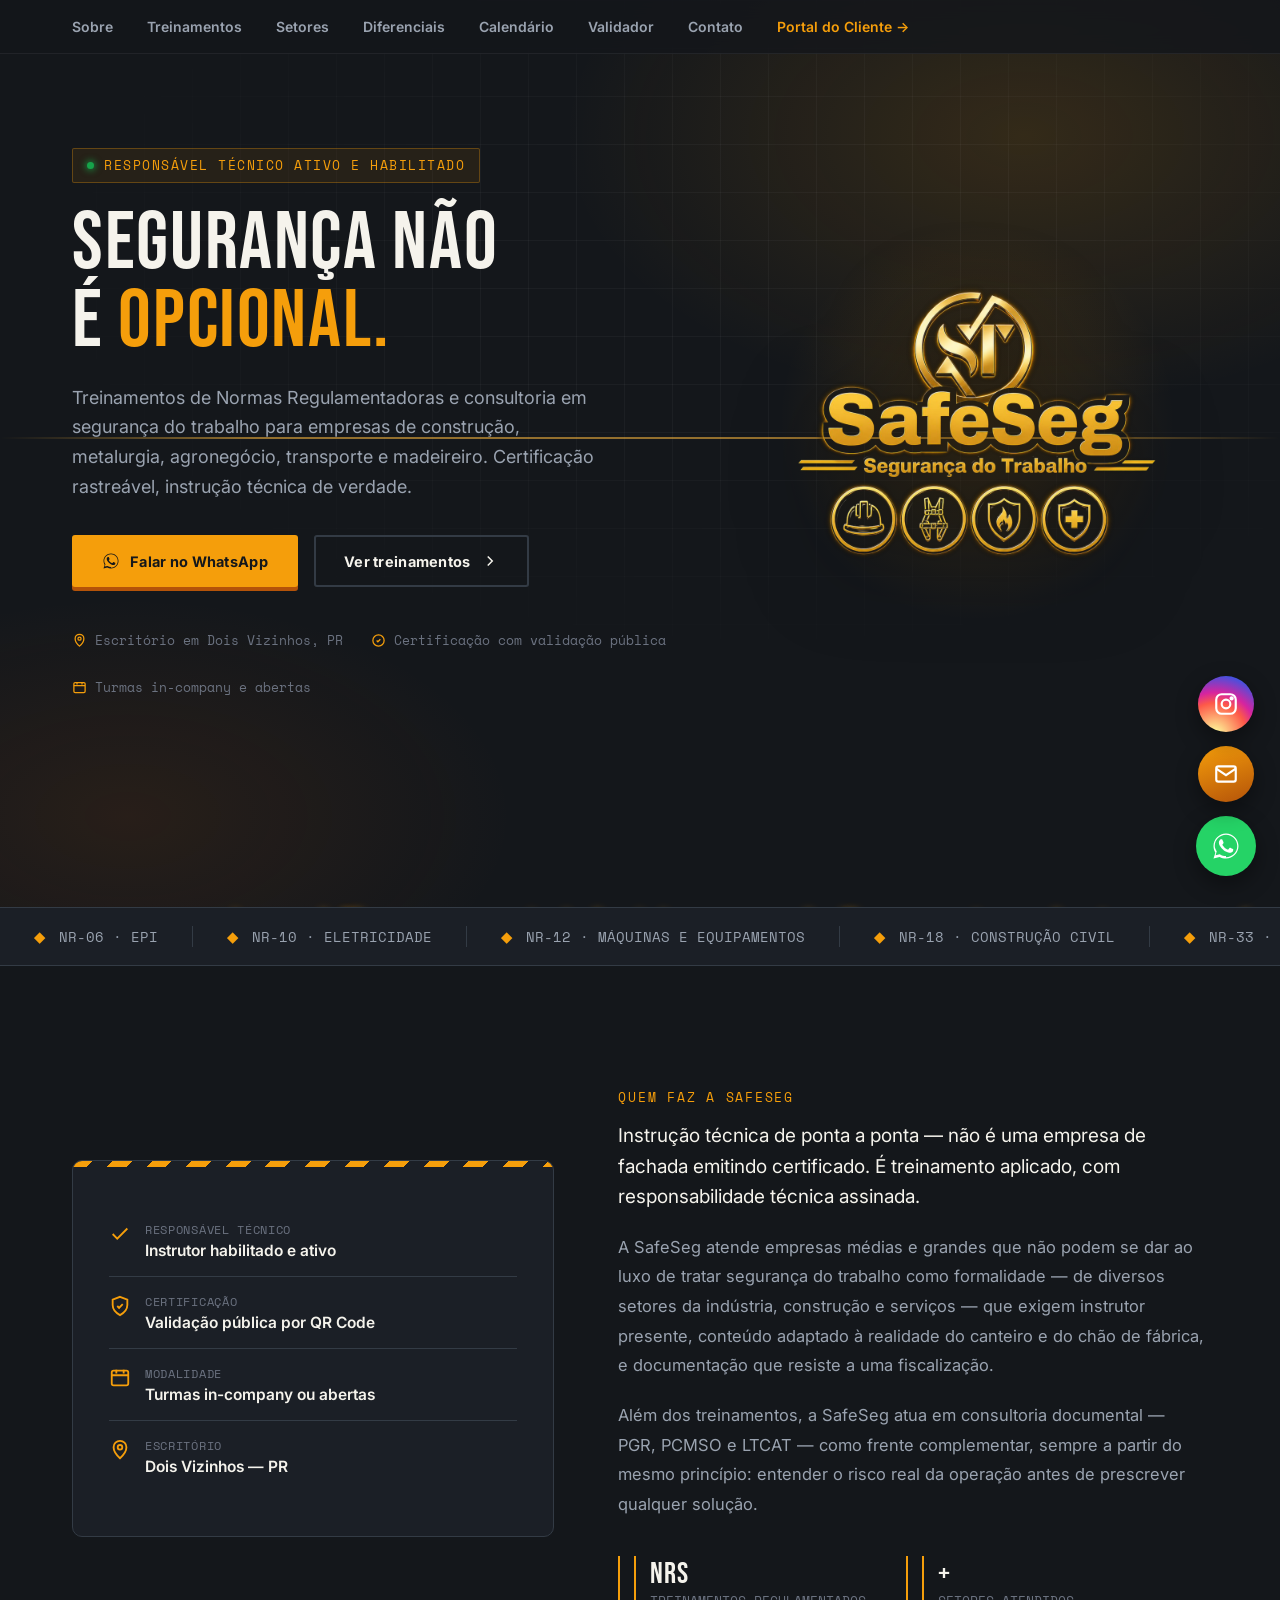
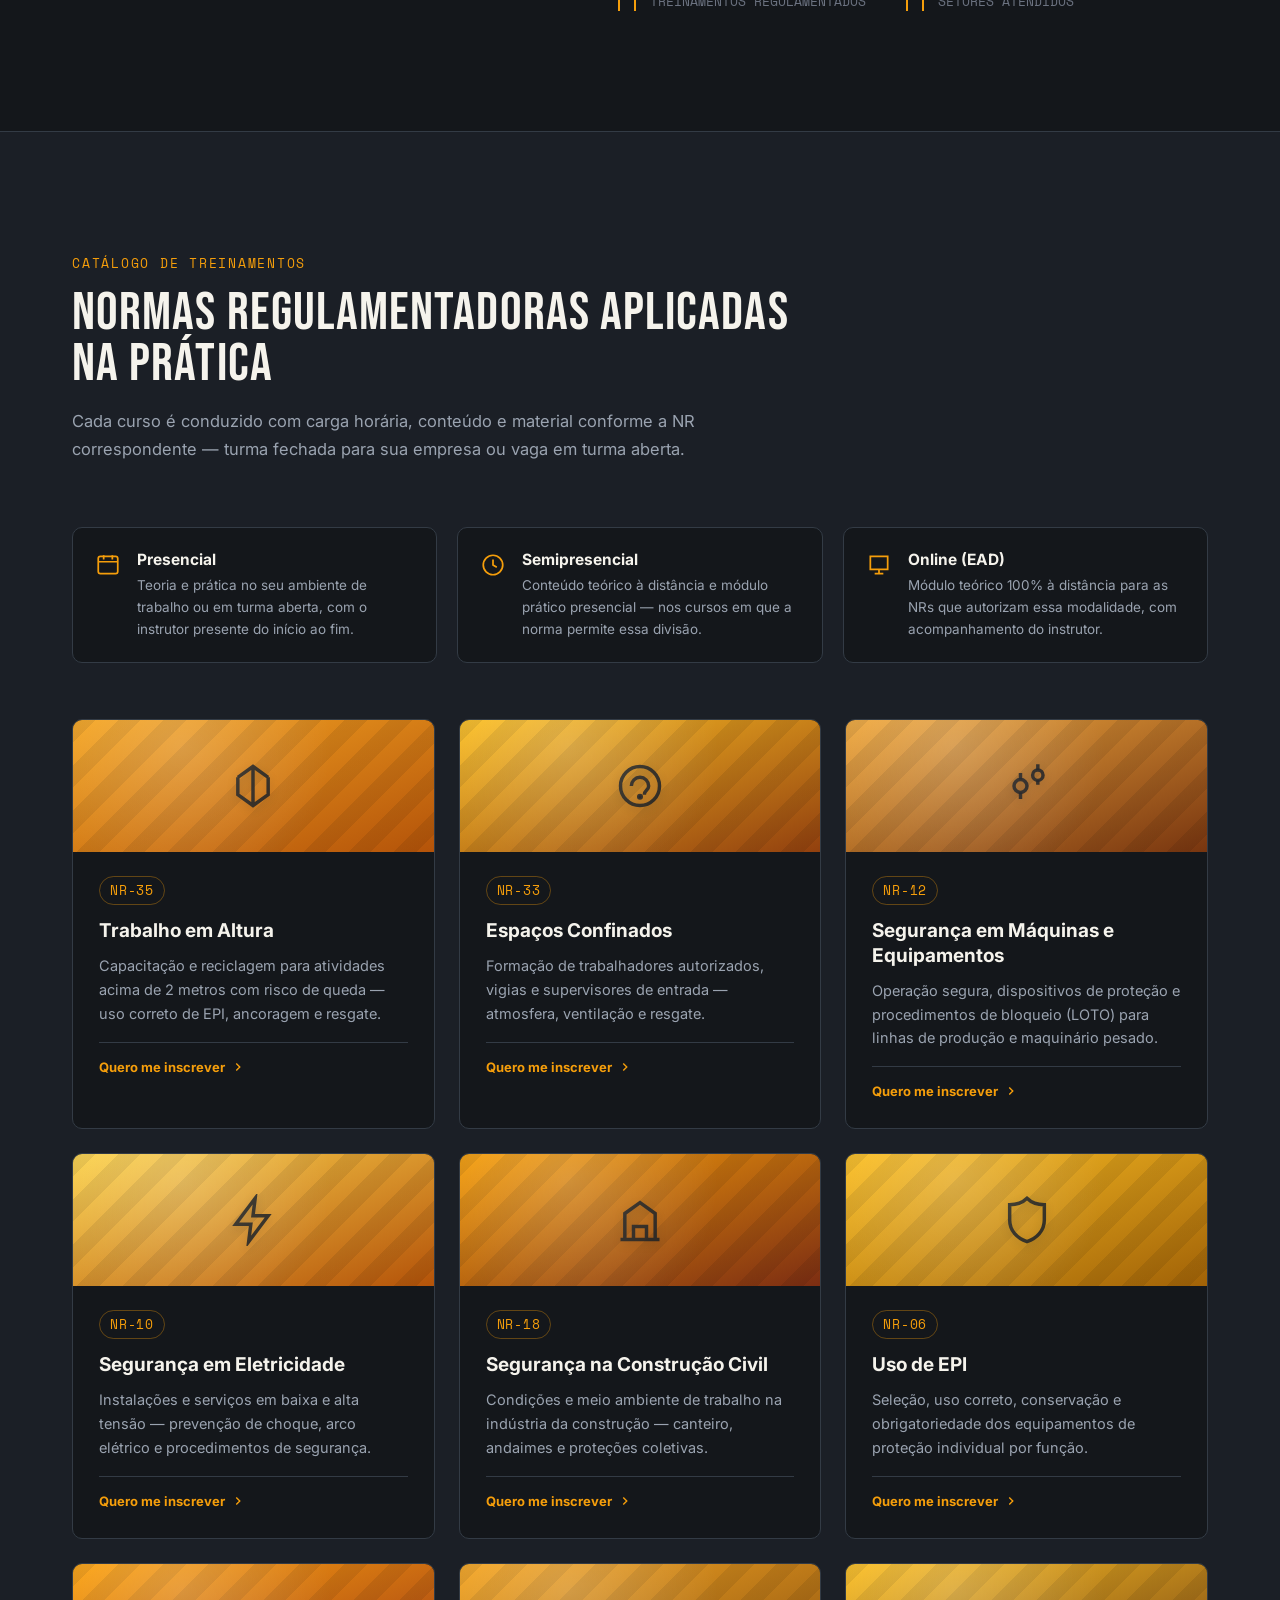
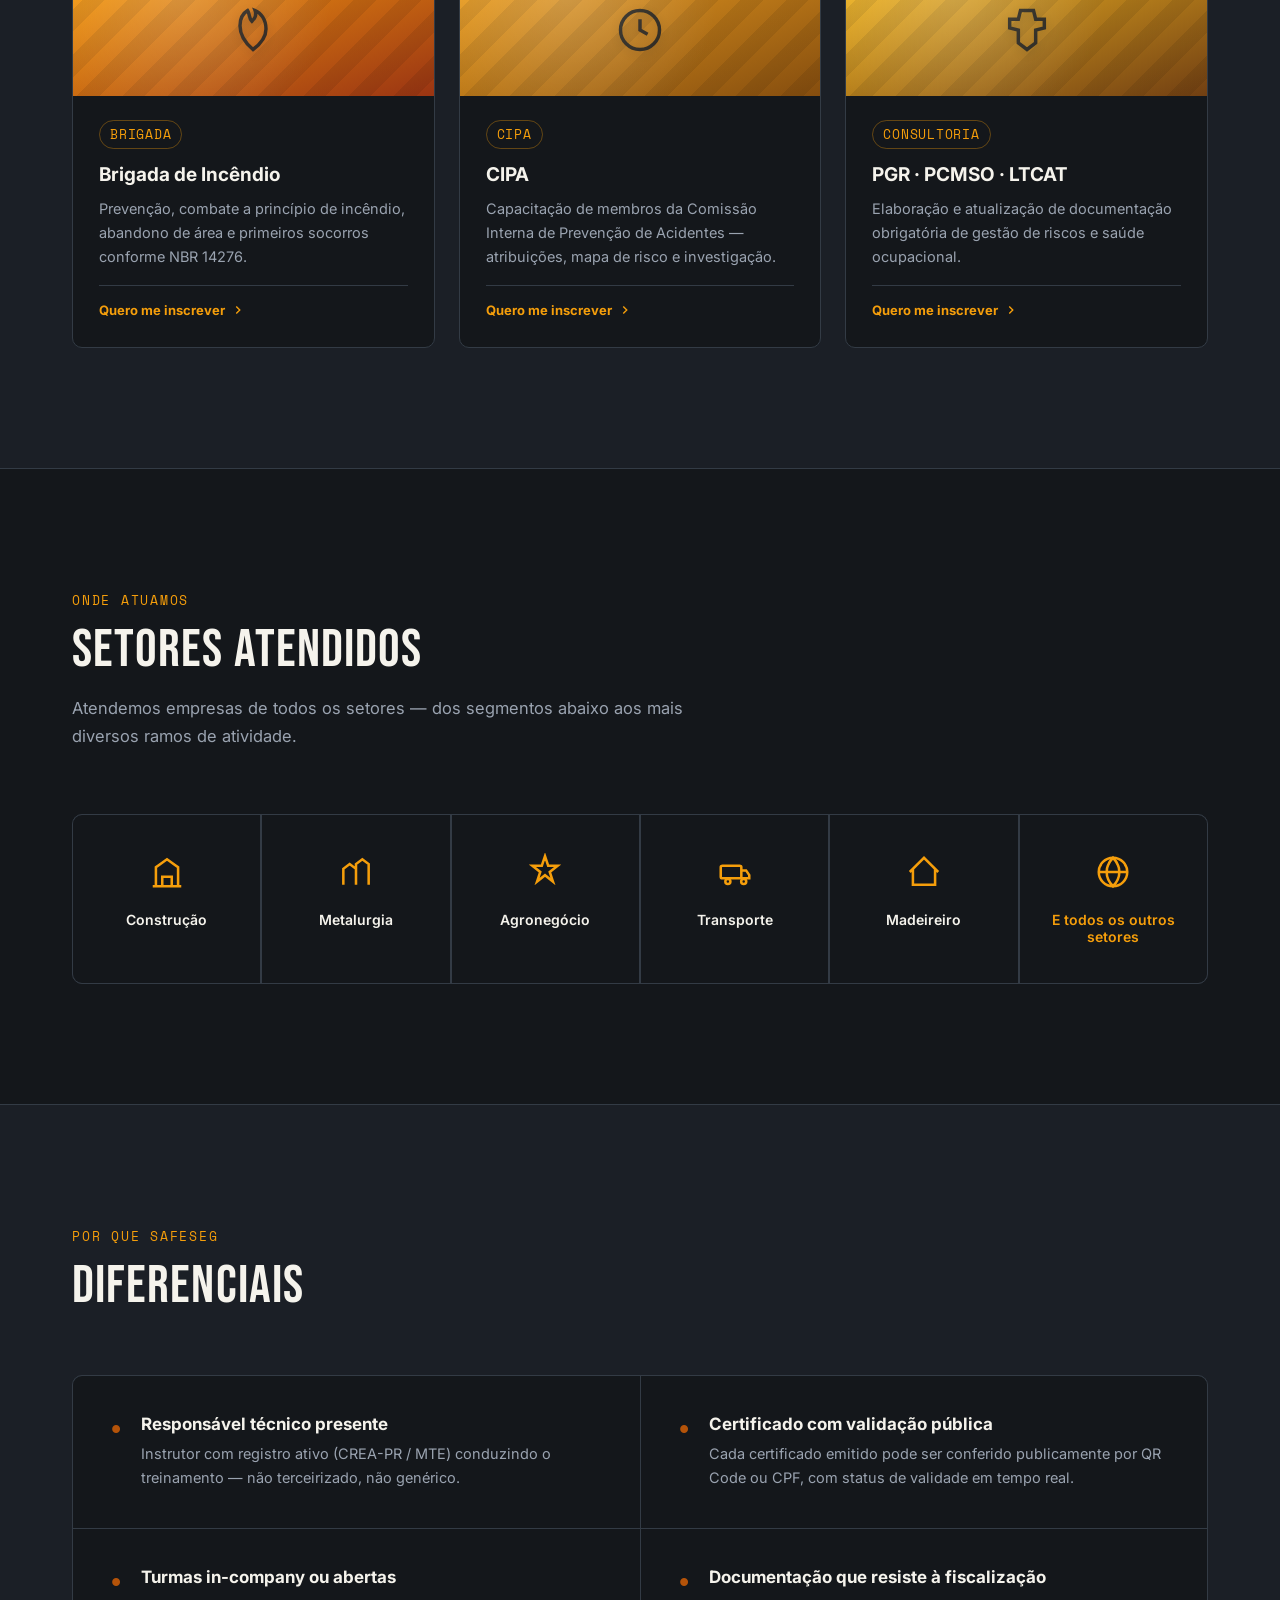
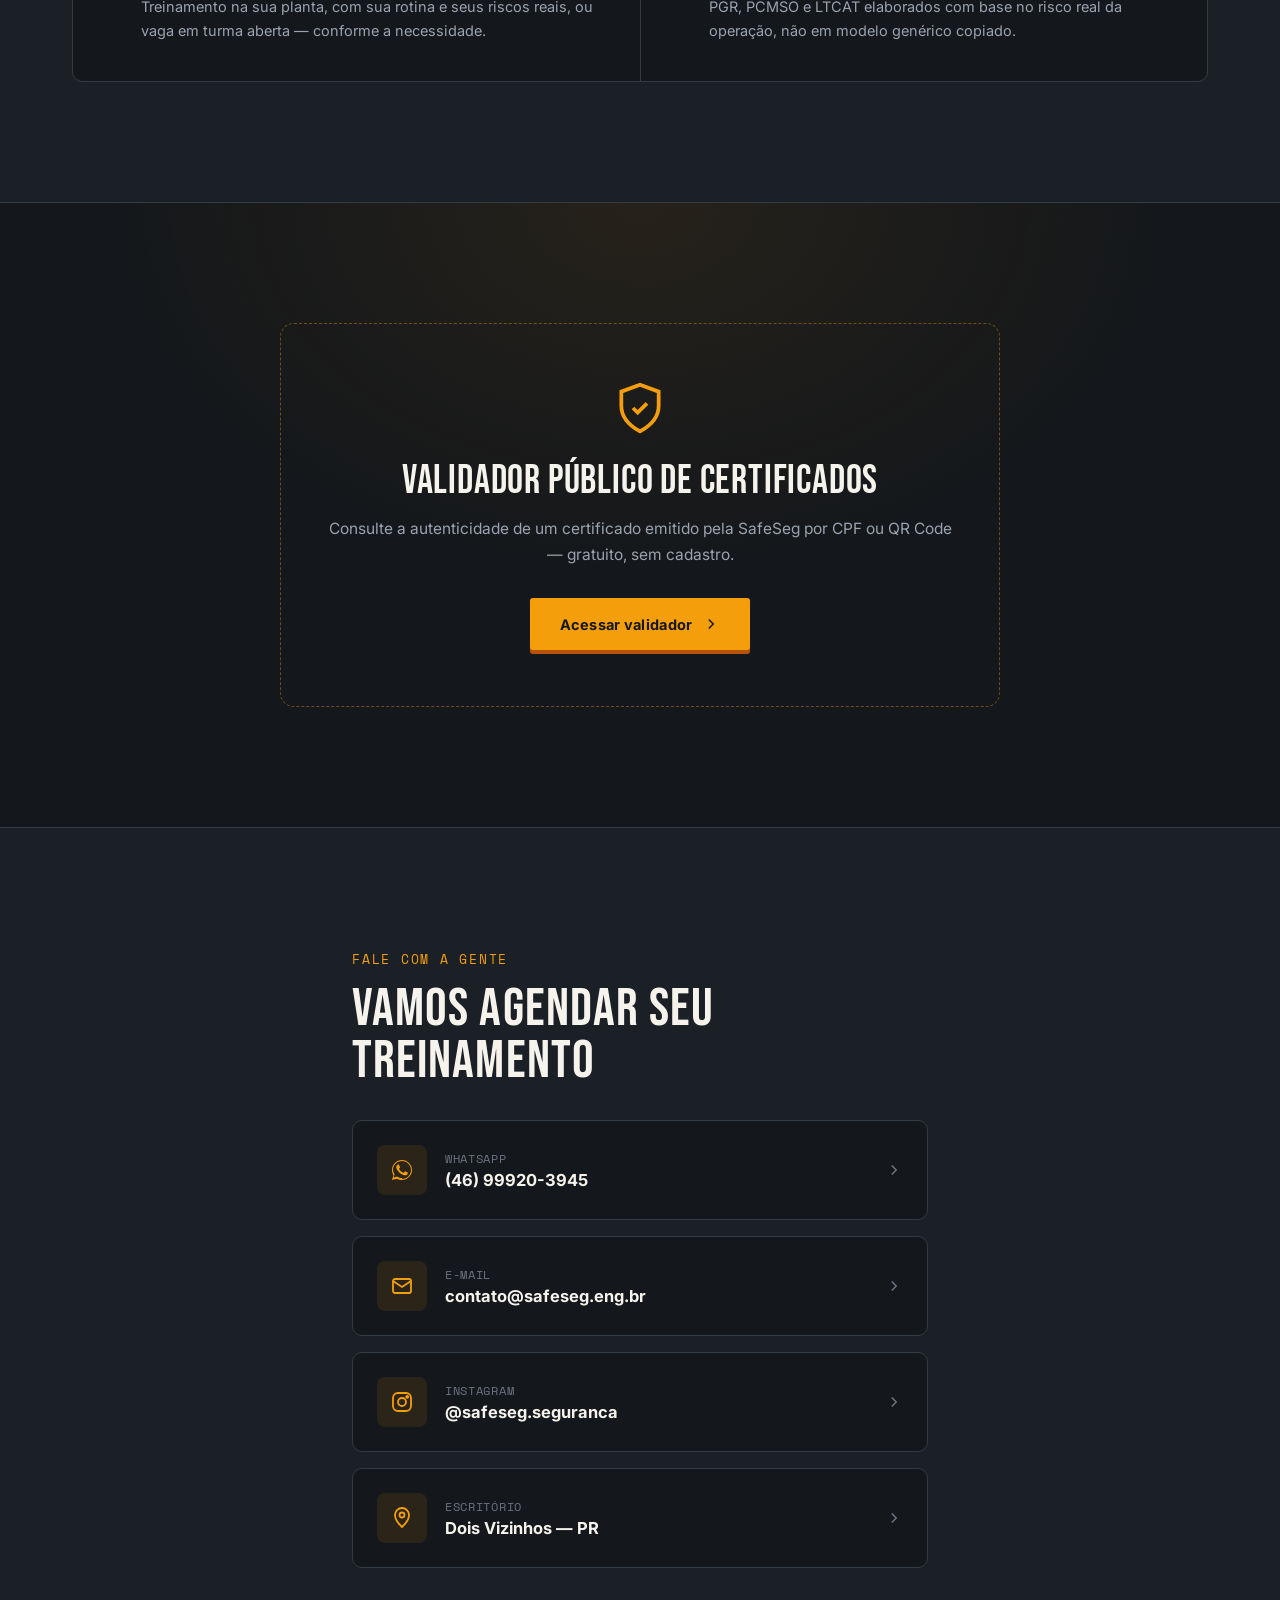
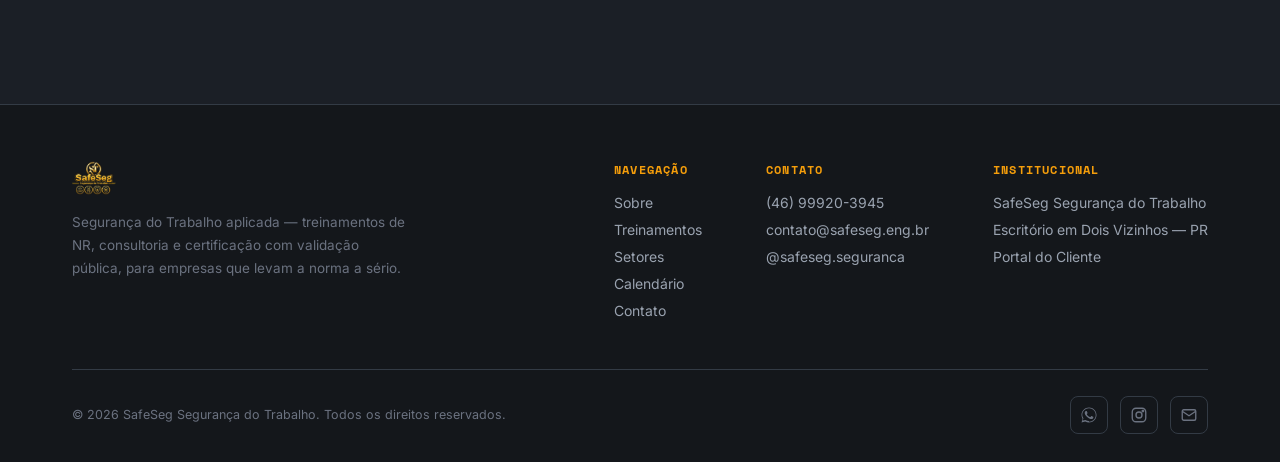
==== index.html @ f0f63df4 "Add files via upload" ====
<!DOCTYPE html>
<html lang="pt-BR">
<head>
<meta charset="UTF-8">
<meta name="viewport" content="width=device-width, initial-scale=1.0">
<title>SafeSeg — Segurança do Trabalho | Treinamentos NR em Dois Vizinhos, PR</title>
<meta name="description" content="SafeSeg Segurança do Trabalho — treinamentos de Normas Regulamentadoras (NR), consultoria em PGR, PCMSO e LTCAT para empresas de construção, metalurgia, agronegócio, transporte e madeireiro.">

<link rel="preconnect" href="https://fonts.googleapis.com">
<link rel="preconnect" href="https://fonts.gstatic.com" crossorigin>
<link href="https://fonts.googleapis.com/css2?family=Bebas+Neue&family=Inter:wght@400;500;600;700;800&family=Space+Mono:wght@400;700&display=swap" rel="stylesheet">

<style>
  :root{
    --graphite: #14171B;
    --graphite-2: #1B1F26;
    --graphite-3: #242A32;
    --line: #333B45;
    --amber: #F59E0B;
    --amber-deep: #B45309;
    --amber-glow: #FDBA3E;
    --bone: #F5F3EC;
    --steel: #9AA3B0;
    --steel-dim: #6B7280;
    --danger: #DC2626;
    --safe: #16A34A;
  }

  *{margin:0;padding:0;box-sizing:border-box;}
  html{scroll-behavior:smooth; scroll-padding-top:76px;}

  body{
    background:var(--graphite);
    color:var(--bone);
    font-family:'Inter',sans-serif;
    overflow-x:hidden;
    -webkit-font-smoothing:antialiased;
  }

  ::selection{background:var(--amber);color:var(--graphite);}

  h1,h2,h3,.display{
    font-family:'Bebas Neue',Impact,sans-serif;
    letter-spacing:0.02em;
    line-height:0.95;
    font-weight:400;
  }

  .mono{
    font-family:'Space Mono',monospace;
  }

  a{color:inherit;text-decoration:none;}
  img{display:block;max-width:100%;}

  .wrap{
    max-width:1200px;
    margin:0 auto;
    padding:0 32px;
  }

  @media(max-width:640px){
    .wrap{padding:0 20px;}
  }

  /* ============ hazard stripe utility ============ */
  .hazard{
    background-image: repeating-linear-gradient(
      135deg,
      var(--amber) 0 26px,
      var(--graphite) 26px 52px
    );
  }

  .hazard-thin{
    height:6px;
    width:100%;
    background-image: repeating-linear-gradient(
      135deg,
      var(--amber) 0 14px,
      var(--graphite-2) 14px 28px
    );
  }

  /* scroll reveal */
  .reveal{
    opacity:0;
    transform:translateY(28px);
    transition:opacity 0.8s ease, transform 0.8s ease;
  }
  .reveal.in{
    opacity:1;
    transform:translateY(0);
  }

  @media (prefers-reduced-motion: reduce){
    *{animation-duration:0.01ms !important; animation-iteration-count:1 !important; transition-duration:0.01ms !important; scroll-behavior:auto !important;}
  }

  /* ============ buttons ============ */
  .btn{
    display:inline-flex;
    align-items:center;
    gap:10px;
    padding:15px 28px;
    font-family:'Inter',sans-serif;
    font-weight:700;
    font-size:14.5px;
    letter-spacing:0.02em;
    border-radius:3px;
    cursor:pointer;
    border:2px solid transparent;
    transition:transform 0.25s ease, box-shadow 0.25s ease, background 0.25s ease, border-color .25s ease;
    white-space:nowrap;
  }
  .btn-primary{
    background:var(--amber);
    color:var(--graphite);
    box-shadow:0 4px 0 var(--amber-deep);
  }
  .btn-primary:hover{
    transform:translateY(-2px);
    box-shadow:0 6px 14px rgba(245,158,11,0.35), 0 4px 0 var(--amber-deep);
  }
  .btn-primary:active{transform:translateY(1px); box-shadow:0 2px 0 var(--amber-deep);}
  .btn-ghost{
    background:transparent;
    color:var(--bone);
    border-color:var(--line);
  }
  .btn-ghost:hover{
    border-color:var(--amber);
    color:var(--amber);
  }
  .btn svg{width:18px;height:18px;flex-shrink:0;}

  /* ============ topbar (cartão virtual) ============ */
  .topbar{
    position:fixed;
    top:0;left:0;right:0;
    z-index:101;
    background:var(--graphite-3);
    border-bottom:1px solid rgba(255,255,255,0.06);
  }
  .topbar-inner{
    max-width:1200px;
    margin:0 auto;
    padding:0 32px;
    display:flex;
    align-items:stretch;
    justify-content:space-between;
    gap:10px;
  }
  .topbar-contacts{
    display:flex;
  }
  .tb-item{
    display:flex;
    align-items:center;
    gap:8px;
    padding:9px 16px;
    font-size:12.5px;
    font-weight:600;
    color:var(--steel);
    border-right:1px solid rgba(255,255,255,0.06);
    transition:color .2s ease, background .2s ease;
    white-space:nowrap;
  }
  .tb-item:first-child{padding-left:0;}
  .tb-item svg{width:14px;height:14px;color:var(--amber); flex-shrink:0;}
  .tb-item:hover{color:var(--bone); background:rgba(245,158,11,0.06);}
  .tb-item .tb-text{display:inline;}

  .tb-portal{
    display:flex;
    align-items:center;
    gap:8px;
    padding:9px 4px;
    font-size:12.5px;
    font-weight:700;
    color:var(--amber);
    white-space:nowrap;
  }
  .tb-portal svg{width:13px;height:13px;}
  .tb-portal:hover{color:var(--amber-glow);}

  @media(max-width:760px){
    .topbar-inner{padding:0 20px;}
    .tb-item .tb-text{display:none;}
    .tb-item{padding:9px 12px;}
    .tb-item:first-child{padding-left:0;}
    .tb-portal .tbp-full{display:none;}
    .tb-portal .tbp-short{display:inline;}
  }
  .tb-portal .tbp-short{display:none;}

  /* ============ nav ============ */
  header{
    position:fixed;
    top:0;left:0;right:0;
    z-index:100;
    background:rgba(20,23,27,0.82);
    backdrop-filter:blur(10px);
    -webkit-backdrop-filter:blur(10px);
    border-bottom:1px solid rgba(255,255,255,0.06);
  }
  @media(max-width:760px){
    header{top:0;}
  }
  @media(max-width:760px){
    html{scroll-padding-top:80px;}
  }
  nav{
    max-width:1200px;
    margin:0 auto;
    padding:14px 32px;
    display:flex;
    align-items:center;
    justify-content:space-between;
  }
  .brand{
    display:flex;
    align-items:center;
    gap:10px;
  }
  .brand img{height:38px;width:auto;}
  .brand-text{
    font-family:'Bebas Neue',sans-serif;
    font-size:22px;
    letter-spacing:0.03em;
  }
  .brand-text span{color:var(--amber);}

  .nav-links{
    display:flex;
    align-items:center;
    gap:34px;
  }
  .nav-links a{
    font-size:14px;
    font-weight:600;
    color:var(--steel);
    position:relative;
    padding:4px 0;
    transition:color .2s ease;
  }
  .nav-links a:hover{color:var(--bone);}
  .nav-links a::after{
    content:'';
    position:absolute;
    bottom:0;left:0;
    width:0;height:2px;
    background:var(--amber);
    transition:width .25s ease;
  }
  .nav-links a:hover::after{width:100%;}

  .nav-cta{display:flex;align-items:center;gap:16px;}
  .nav-cta .btn{padding:11px 20px;font-size:13px;}

  .burger{
    display:none;
    flex-direction:column;
    gap:5px;
    background:none;
    border:none;
    cursor:pointer;
    padding:8px;
  }
  .burger span{width:24px;height:2px;background:var(--bone);display:block;transition:all .3s ease;}

  @media(max-width:900px){
    .nav-links{
      position:fixed;
      top:100px;left:0;right:0;
      background:var(--graphite-2);
      flex-direction:column;
      align-items:flex-start;
      padding:24px 28px;
      gap:20px;
      border-bottom:1px solid var(--line);
      transform:translateY(-130%);
      opacity:0;
      transition:transform .35s ease, opacity .35s ease;
    }
    .nav-links.open{transform:translateY(0);opacity:1;}
    .nav-cta .btn-ghost{display:none;}
    .burger{display:flex;}
  }

  /* ============ hero ============ */
  .hero{
    position:relative;
    min-height:100vh;
    display:flex;
    align-items:center;
    padding-top:88px;
    overflow:hidden;
    background:
      radial-gradient(ellipse 60% 50% at 80% 15%, rgba(245,158,11,0.14), transparent 60%),
      radial-gradient(ellipse 50% 40% at 10% 90%, rgba(180,83,9,0.12), transparent 60%),
      var(--graphite);
  }

  .hero-grid{
    position:absolute;
    inset:0;
    background-image:
      linear-gradient(rgba(255,255,255,0.035) 1px, transparent 1px),
      linear-gradient(90deg, rgba(255,255,255,0.035) 1px, transparent 1px);
    background-size:48px 48px;
    mask-image:radial-gradient(ellipse 80% 60% at 60% 30%, black 30%, transparent 75%);
    pointer-events:none;
  }

  .scan-line{
    position:absolute;
    left:0;right:0;
    height:2px;
    background:linear-gradient(90deg, transparent, var(--amber-glow) 20%, var(--amber-glow) 80%, transparent);
    opacity:0.55;
    filter:blur(0.5px);
    animation:scan 7s linear infinite;
    pointer-events:none;
  }
  @keyframes scan{
    0%{top:8%; opacity:0;}
    8%{opacity:0.6;}
    50%{top:92%; opacity:0.6;}
    58%{opacity:0;}
    100%{top:92%; opacity:0;}
  }

  .ember{
    position:absolute;
    bottom:-10px;
    width:5px;height:5px;
    border-radius:50%;
    background:var(--amber);
    box-shadow:0 0 8px 2px rgba(245,158,11,0.7);
    animation:rise linear infinite;
    pointer-events:none;
  }
  @keyframes rise{
    0%{transform:translateY(0) translateX(0); opacity:0;}
    10%{opacity:0.85;}
    90%{opacity:0.4;}
    100%{transform:translateY(-100vh) translateX(30px); opacity:0;}
  }

  .hero-inner{
    position:relative;
    z-index:2;
    display:grid;
    grid-template-columns:1.15fr 0.85fr;
    gap:48px;
    align-items:center;
    width:100%;
    max-width:1200px;
    margin:0 auto;
    padding:60px 32px 90px;
  }

  .eyebrow{
    display:inline-flex;
    align-items:center;
    gap:10px;
    font-family:'Space Mono',monospace;
    font-size:12.5px;
    letter-spacing:0.12em;
    text-transform:uppercase;
    color:var(--amber);
    background:rgba(245,158,11,0.08);
    border:1px solid rgba(245,158,11,0.3);
    padding:7px 14px;
    border-radius:2px;
    margin-bottom:22px;
  }
  .eyebrow .dot{
    width:7px;height:7px;border-radius:50%;
    background:var(--safe);
    box-shadow:0 0 6px 2px rgba(22,163,74,0.6);
    animation:pulse 2s ease-in-out infinite;
  }
  @keyframes pulse{
    0%,100%{opacity:1; transform:scale(1);}
    50%{opacity:0.4; transform:scale(0.8);}
  }

  .hero h1{
    font-size:clamp(48px, 6.4vw, 92px);
    text-transform:uppercase;
    margin-bottom:22px;
  }
  .hero h1 .line{display:block;}
  .hero h1 .accent{color:var(--amber);}

  .hero p.lead{
    font-size:18px;
    line-height:1.65;
    color:var(--steel);
    max-width:540px;
    margin-bottom:34px;
  }

  .hero-actions{
    display:flex;
    gap:16px;
    flex-wrap:wrap;
    margin-bottom:44px;
  }

  .hero-meta{
    display:flex;
    gap:28px;
    flex-wrap:wrap;
    font-family:'Space Mono',monospace;
    font-size:12.5px;
    color:var(--steel-dim);
  }
  .hero-meta div{display:flex;align-items:center;gap:8px;}
  .hero-meta svg{width:15px;height:15px;color:var(--amber);}

  /* hero visual: emblem + shield draw */
  .hero-visual{
    position:relative;
    display:flex;
    align-items:center;
    justify-content:center;
  }
  .hero-visual .glow-ring{
    position:absolute;
    width:400px;height:400px;
    border-radius:50%;
    background:radial-gradient(circle, rgba(245,158,11,0.16), transparent 70%);
    animation:breathe 5s ease-in-out infinite;
  }
  @keyframes breathe{
    0%,100%{transform:scale(1);}
    50%{transform:scale(1.08);}
  }
  .hero-visual img{
    position:relative;
    width:min(360px, 80%);
    filter:drop-shadow(0 20px 40px rgba(0,0,0,0.5));
    animation:float 6s ease-in-out infinite;
  }
  @keyframes float{
    0%,100%{transform:translateY(0);}
    50%{transform:translateY(-14px);}
  }

  @media(max-width:960px){
    .hero-inner{grid-template-columns:1fr;text-align:left;padding-top:20px;}
    .hero-visual{order:-1; padding:20px 0 10px;}
    .hero-visual img{width:220px;}
    .hero-visual .glow-ring{width:260px;height:260px;}
  }

  /* ============ marquee ============ */
  .marquee-section{
    background:var(--graphite-2);
    border-top:1px solid var(--line);
    border-bottom:1px solid var(--line);
    padding:18px 0;
    overflow:hidden;
    position:relative;
  }
  .marquee-track{
    display:flex;
    width:max-content;
    gap:0;
    animation:marquee 34s linear infinite;
  }
  .marquee-section:hover .marquee-track{animation-play-state:paused;}
  @keyframes marquee{
    0%{transform:translateX(0);}
    100%{transform:translateX(-50%);}
  }
  .marquee-item{
    display:flex;
    align-items:center;
    gap:14px;
    padding:0 34px;
    font-family:'Space Mono',monospace;
    font-size:14px;
    color:var(--steel);
    white-space:nowrap;
    border-right:1px solid var(--line);
  }
  .marquee-item b{color:var(--amber); font-weight:700;}

  /* ============ section generic ============ */
  section{
    padding:120px 0;
    position:relative;
  }
  .section-tag{
    display:inline-block;
    font-family:'Space Mono',monospace;
    font-size:12.5px;
    letter-spacing:0.14em;
    text-transform:uppercase;
    color:var(--amber);
    margin-bottom:14px;
  }
  .section-title{
    font-size:clamp(34px,4.4vw,54px);
    text-transform:uppercase;
    max-width:720px;
    margin-bottom:18px;
  }
  .section-sub{
    color:var(--steel);
    font-size:16.5px;
    line-height:1.7;
    max-width:640px;
  }
  .section-head{
    margin-bottom:64px;
  }
  .section-head.split{
    display:flex;
    justify-content:space-between;
    align-items:flex-end;
    gap:40px;
    flex-wrap:wrap;
  }

  /* ============ sobre ============ */
  .sobre{
    background:var(--graphite);
  }
  .sobre-grid{
    display:grid;
    grid-template-columns:0.9fr 1.1fr;
    gap:64px;
    align-items:center;
  }
  .sobre-visual{
    position:relative;
    background:var(--graphite-2);
    border:1px solid var(--line);
    border-radius:10px;
    padding:44px 36px;
    overflow:hidden;
  }
  .sobre-visual::before{
    content:'';
    position:absolute;
    top:0;left:0;right:0;
    height:6px;
    background-image:repeating-linear-gradient(135deg, var(--amber) 0 14px, var(--graphite-2) 14px 28px);
  }
  .cred-row{
    display:flex;
    gap:14px;
    padding:16px 0;
    border-bottom:1px solid var(--line);
    align-items:flex-start;
  }
  .cred-row:last-child{border-bottom:none;}
  .cred-row svg{width:22px;height:22px;color:var(--amber);flex-shrink:0;margin-top:2px;}
  .cred-row .ct-label{font-size:11.5px;color:var(--steel-dim);font-family:'Space Mono',monospace;text-transform:uppercase;letter-spacing:0.06em;margin-bottom:3px;}
  .cred-row .ct-value{font-size:15.5px;font-weight:600;}

  .sobre-text p{
    color:var(--steel);
    font-size:16.5px;
    line-height:1.8;
    margin-bottom:20px;
  }
  .sobre-text p:first-of-type{
    color:var(--bone);
    font-size:19px;
    line-height:1.6;
  }

  .stat-strip{
    display:flex;
    gap:40px;
    margin-top:36px;
    flex-wrap:wrap;
  }
  .stat-strip div{border-left:2px solid var(--amber); padding-left:14px;}
  .stat-strip .st-val{font-family:'Bebas Neue'; font-size:30px; letter-spacing:0.02em;}
  .stat-strip .st-label{font-size:12.5px; color:var(--steel-dim); font-family:'Space Mono',monospace;}

  @media(max-width:900px){
    .sobre-grid{grid-template-columns:1fr;}
  }

  /* ============ treinamentos cards ============ */
  .treinamentos{background:var(--graphite-2); border-top:1px solid var(--line); border-bottom:1px solid var(--line);}
  .card-grid{
    display:grid;
    grid-template-columns:repeat(3, 1fr);
    gap:24px;
  }
  @media(max-width:920px){.card-grid{grid-template-columns:repeat(2,1fr);}}
  @media(max-width:640px){.card-grid{grid-template-columns:1fr;}}

  .nr-card{
    background:var(--graphite);
    border:1px solid var(--line);
    border-radius:10px;
    padding:0;
    position:relative;
    overflow:hidden;
    transition:transform .3s ease, border-color .3s ease, box-shadow .3s ease;
  }
  .nr-card:hover{
    transform:translateY(-6px);
    border-color:rgba(245,158,11,0.4);
    box-shadow:0 16px 34px rgba(0,0,0,0.35);
  }
  .nr-banner{
    position:relative;
    height:132px;
    display:flex;
    align-items:center;
    justify-content:center;
    overflow:hidden;
    background:linear-gradient(160deg, #F5A623 0%, #B45309 100%);
  }
  .card-grid .nr-card:nth-child(2) .nr-banner{background:linear-gradient(160deg, #FBBF24 0%, #92400E 100%);}
  .card-grid .nr-card:nth-child(3) .nr-banner{background:linear-gradient(160deg, #F0A93E 0%, #78350F 100%);}
  .card-grid .nr-card:nth-child(4) .nr-banner{background:linear-gradient(160deg, #FCD34D 0%, #B45309 100%);}
  .card-grid .nr-card:nth-child(5) .nr-banner{background:linear-gradient(160deg, #F59E0B 0%, #7C2D12 100%);}
  .card-grid .nr-card:nth-child(6) .nr-banner{background:linear-gradient(160deg, #FBBF24 0%, #A16207 100%);}
  .card-grid .nr-card:nth-child(7) .nr-banner{background:linear-gradient(160deg, #FCA311 0%, #9A3412 100%);}
  .card-grid .nr-card:nth-child(8) .nr-banner{background:linear-gradient(160deg, #F5A623 0%, #854D0E 100%);}
  .card-grid .nr-card:nth-child(9) .nr-banner{background:linear-gradient(160deg, #FBBF24 0%, #713F12 100%);}
  .nr-banner::before{
    content:'';
    position:absolute;
    inset:0;
    background-image:repeating-linear-gradient(135deg, rgba(0,0,0,0.16) 0 16px, transparent 16px 32px);
    opacity:0.5;
  }
  .nr-banner::after{
    content:'';
    position:absolute;
    inset:0;
    background:radial-gradient(circle at 30% 20%, rgba(255,255,255,0.18), transparent 55%);
  }
  .nr-banner svg{
    position:relative;
    width:52px;height:52px;
    color:rgba(20,23,27,0.88);
    filter:drop-shadow(0 3px 4px rgba(0,0,0,0.15));
    transition:transform .35s ease;
  }
  .nr-card:hover .nr-banner svg{transform:scale(1.12) rotate(-3deg);}
  .nr-body{padding:24px 26px 28px;}
  .nr-card .nr-code{
    font-family:'Space Mono',monospace;
    font-size:12.5px;
    color:var(--amber);
    letter-spacing:0.06em;
    margin-bottom:14px;
    display:inline-block;
    border:1px solid rgba(245,158,11,0.35);
    padding:4px 10px;
    border-radius:20px;
  }
  .nr-card h3{
    font-family:'Inter'; font-weight:700;
    font-size:19px; letter-spacing:0; text-transform:none;
    margin-bottom:10px;
    line-height:1.3;
  }
  .nr-card p{
    color:var(--steel);
    font-size:14.5px;
    line-height:1.65;
  }

  /* ============ modalidades ============ */
  .modal-row{
    display:grid;
    grid-template-columns:repeat(3,1fr);
    gap:20px;
    margin-bottom:56px;
  }
  @media(max-width:760px){.modal-row{grid-template-columns:1fr;}}
  .modal-item{
    display:flex;
    gap:16px;
    background:var(--graphite);
    border:1px solid var(--line);
    border-radius:10px;
    padding:22px;
  }
  .modal-item svg{width:26px;height:26px;color:var(--amber);flex-shrink:0;margin-top:2px;}
  .modal-item h4{font-family:'Inter';font-weight:700;font-size:15.5px;margin-bottom:6px;}
  .modal-item p{color:var(--steel);font-size:13.5px;line-height:1.6;}

  /* ============ card CTA ============ */
  .nr-cta{
    display:inline-flex;
    align-items:center;
    gap:6px;
    margin-top:16px;
    font-size:13px;
    font-weight:700;
    color:var(--amber);
    border-top:1px solid var(--line);
    padding-top:16px;
    width:100%;
    transition:gap .2s ease, color .2s ease;
  }
  .nr-cta svg{width:14px;height:14px;transition:transform .2s ease;}
  .nr-card:hover .nr-cta{color:var(--amber-glow);}
  .nr-card:hover .nr-cta svg{transform:translateX(3px);}

  /* ============ modal seleção de curso ============ */
  .modal-overlay{
    position:fixed;
    inset:0;
    z-index:200;
    background:rgba(10,12,15,0.86);
    backdrop-filter:blur(4px);
    -webkit-backdrop-filter:blur(4px);
    display:none;
    align-items:flex-start;
    justify-content:center;
    overflow-y:auto;
    padding:90px 20px 40px;
  }
  .modal-overlay.open{display:flex;}
  .modal-panel{
    background:var(--graphite-2);
    border:1px solid var(--line);
    border-radius:14px;
    max-width:720px;
    width:100%;
    padding:36px 30px 30px;
    position:relative;
    box-shadow:0 30px 70px rgba(0,0,0,0.5);
    animation:modalIn .3s ease;
  }
  @keyframes modalIn{
    from{opacity:0; transform:translateY(20px);}
    to{opacity:1; transform:translateY(0);}
  }
  .modal-close{
    position:absolute;
    top:16px;right:16px;
    width:36px;height:36px;
    border-radius:50%;
    border:1px solid var(--line);
    background:transparent;
    color:var(--steel);
    font-size:18px;
    cursor:pointer;
    display:flex;align-items:center;justify-content:center;
    transition:border-color .2s ease, color .2s ease;
  }
  .modal-close:hover{border-color:var(--amber); color:var(--amber);}
  .modal-panel h2{font-size:28px; text-transform:uppercase; margin-bottom:8px;}
  .modal-panel p.modal-sub{color:var(--steel); font-size:14.5px; margin-bottom:24px;}
  .modal-step-label{
    font-family:'Space Mono',monospace;
    font-size:11.5px;
    letter-spacing:0.1em;
    text-transform:uppercase;
    color:var(--amber);
    margin-bottom:12px;
  }
  .course-pick-grid{
    display:grid;
    grid-template-columns:repeat(3, 1fr);
    gap:10px;
    margin-bottom:8px;
  }
  @media(max-width:640px){.course-pick-grid{grid-template-columns:repeat(2,1fr);}}
  .course-pick{
    background:var(--graphite);
    border:1px solid var(--line);
    border-radius:8px;
    padding:12px 10px;
    text-align:center;
    cursor:pointer;
    font-size:12.5px;
    font-weight:700;
    color:var(--steel);
    transition:border-color .2s ease, color .2s ease, background .2s ease;
  }
  .course-pick:hover{border-color:rgba(245,158,11,0.5); color:var(--bone);}
  .course-pick.selected{
    background:var(--amber);
    border-color:var(--amber);
    color:var(--graphite);
  }
  .modal-modality{
    margin-top:28px;
    padding-top:24px;
    border-top:1px solid var(--line);
  }
  .modal-modality[hidden]{display:none;}
  .modal-modality h3{
    font-family:'Inter'; font-weight:700; font-size:15px;
    text-transform:none; letter-spacing:0; margin-bottom:14px;
  }
  .modal-modality h3 span{color:var(--amber);}
  .modality-options{
    display:flex;
    gap:12px;
    flex-wrap:wrap;
  }
  .modality-btn{
    flex:1;
    min-width:140px;
    background:var(--graphite);
    border:1px solid var(--line);
    border-radius:8px;
    padding:16px 14px;
    text-align:left;
    cursor:pointer;
    transition:border-color .2s ease, background .2s ease;
  }
  .modality-btn:hover{border-color:rgba(245,158,11,0.5);}
  .modality-btn.selected{background:rgba(245,158,11,0.12); border-color:var(--amber);}
  .modality-btn .mb-title{font-weight:700; font-size:14px; margin-bottom:4px;}
  .modality-btn .mb-desc{font-size:12px; color:var(--steel-dim);}
  .modal-confirm-row{
    margin-top:26px;
    display:flex;
    justify-content:flex-end;
  }
  .modal-confirm-row .btn[hidden]{display:none;}

  /* ============ setores ============ */
  .setores-grid{
    display:grid;
    grid-template-columns:repeat(6, 1fr);
    gap:2px;
    background:var(--line);
    border:1px solid var(--line);
    border-radius:10px;
    overflow:hidden;
  }
  @media(max-width:900px){.setores-grid{grid-template-columns:repeat(3,1fr);}}
  @media(max-width:560px){.setores-grid{grid-template-columns:repeat(2,1fr);}}
  .setor-cell-all{ color:var(--amber); }
  .setor-cell-all svg{ color:var(--amber); }

  .setor-cell{
    background:var(--graphite);
    padding:38px 22px;
    text-align:center;
    transition:background .3s ease;
  }
  .setor-cell:hover{background:var(--graphite-2);}
  .setor-cell svg{
    width:38px;height:38px;
    color:var(--amber);
    margin:0 auto 16px;
    transition:transform .3s ease;
  }
  .setor-cell:hover svg{transform:scale(1.15) rotate(-4deg);}
  .setor-cell span{
    font-size:14px;
    font-weight:600;
    display:block;
  }

  /* ============ diferenciais ============ */
  .diferenciais{background:var(--graphite-2); border-top:1px solid var(--line); border-bottom:1px solid var(--line);}
  .dif-grid{
    display:grid;
    grid-template-columns:repeat(2, 1fr);
    gap:1px;
    background:var(--line);
    border:1px solid var(--line);
    border-radius:10px;
    overflow:hidden;
  }
  @media(max-width:760px){.dif-grid{grid-template-columns:1fr;}}
  .dif-item{
    background:var(--graphite);
    padding:38px;
    display:flex;
    gap:20px;
  }
  .dif-item .dn{
    font-family:'Bebas Neue';
    font-size:34px;
    color:var(--amber-deep);
    line-height:1;
    flex-shrink:0;
  }
  .dif-item h4{
    font-family:'Inter'; font-weight:700; font-size:17px; margin-bottom:8px;
  }
  .dif-item p{color:var(--steel); font-size:14.5px; line-height:1.65;}

  /* ============ validador cta ============ */
  .validador{
    background:
      radial-gradient(ellipse 70% 100% at 50% 0%, rgba(245,158,11,0.08), transparent 60%),
      var(--graphite);
    text-align:center;
  }
  .validador-box{
    max-width:720px;
    margin:0 auto;
    border:1px dashed rgba(245,158,11,0.4);
    border-radius:14px;
    padding:56px 40px;
    position:relative;
  }
  .validador-box .vicon{
    width:56px;height:56px;
    color:var(--amber);
    margin:0 auto 22px;
  }
  .validador-box h2{font-size:clamp(28px,3.6vw,40px); text-transform:uppercase; margin-bottom:16px;}
  .validador-box p{color:var(--steel); font-size:15.5px; line-height:1.7; margin-bottom:30px;}

  /* ============ contato ============ */
  .contato{background:var(--graphite-2); border-top:1px solid var(--line);}
  .contato-grid{
    display:grid;
    grid-template-columns:1fr 1fr;
    gap:56px;
    align-items:start;
  }
  @media(max-width:900px){.contato-grid{grid-template-columns:1fr;}}

  .contact-card{
    display:flex;
    align-items:center;
    gap:18px;
    background:var(--graphite);
    border:1px solid var(--line);
    border-radius:10px;
    padding:24px;
    margin-bottom:16px;
    transition:transform .25s ease, border-color .25s ease;
  }
  .contact-card:hover{transform:translateX(6px); border-color:rgba(245,158,11,0.4);}
  .contact-card .cc-icon{
    width:50px;height:50px;
    border-radius:8px;
    background:rgba(245,158,11,0.1);
    display:flex;align-items:center;justify-content:center;
    flex-shrink:0;
  }
  .contact-card .cc-icon svg{width:24px;height:24px;color:var(--amber);}
  .contact-card .cc-label{font-size:11.5px; color:var(--steel-dim); font-family:'Space Mono',monospace; text-transform:uppercase; letter-spacing:0.06em; margin-bottom:3px;}
  .contact-card .cc-value{font-size:16.5px; font-weight:700;}
  .contact-card .cc-arrow{margin-left:auto; width:18px; height:18px; color:var(--steel-dim); transition:transform .25s ease, color .25s ease;}
  .contact-card:hover .cc-arrow{transform:translateX(4px); color:var(--amber);}

  /* ============ footer ============ */
  footer{
    background:var(--graphite);
    border-top:1px solid var(--line);
    padding:56px 0 28px;
  }
  .footer-top{
    display:flex;
    justify-content:space-between;
    gap:40px;
    flex-wrap:wrap;
    padding-bottom:40px;
    border-bottom:1px solid var(--line);
    margin-bottom:26px;
  }
  .footer-brand{max-width:340px;}
  .footer-brand img{height:34px; margin-bottom:16px;}
  .footer-brand p{color:var(--steel-dim); font-size:13.5px; line-height:1.7;}
  .footer-cols{display:flex; gap:64px; flex-wrap:wrap;}
  .footer-col h5{font-family:'Space Mono',monospace; font-size:12px; text-transform:uppercase; letter-spacing:0.1em; color:var(--amber); margin-bottom:16px;}
  .footer-col a, .footer-col span{display:block; color:var(--steel); font-size:14px; margin-bottom:10px;}
  .footer-col a:hover{color:var(--bone);}
  .footer-bottom{
    display:flex;
    justify-content:space-between;
    align-items:center;
    flex-wrap:wrap;
    gap:14px;
    font-size:12.5px;
    color:var(--steel-dim);
  }
  .social-row{display:flex; gap:12px;}
  .social-row a{
    width:38px;height:38px;
    border:1px solid var(--line);
    border-radius:8px;
    display:flex;align-items:center;justify-content:center;
    transition:border-color .25s ease, color .25s ease, transform .25s ease;
  }
  .social-row a:hover{border-color:var(--amber); color:var(--amber); transform:translateY(-3px);}
  .social-row svg{width:18px;height:18px;}

  /* floating contact stack */
  .fab-stack{
    position:fixed;
    bottom:24px;right:24px;
    z-index:90;
    display:flex;
    flex-direction:column-reverse;
    align-items:center;
    gap:14px;
  }
  .fab{
    width:56px;height:56px;
    border-radius:50%;
    display:flex;align-items:center;justify-content:center;
    box-shadow:0 8px 22px rgba(0,0,0,0.4);
    transition:transform .25s ease, box-shadow .25s ease;
    position:relative;
  }
  .fab:hover{transform:scale(1.08) translateY(-2px);}
  .fab svg{width:26px;height:26px;color:#fff;}
  .fab-wa{
    width:60px;height:60px;
    background:#25D366;
    animation:wa-pulse 2.4s ease-in-out infinite;
  }
  .fab-wa svg{width:30px;height:30px;}
  .fab-ig{
    background:radial-gradient(circle at 30% 105%, #fdf497 0%, #fdf497 5%, #fd5949 45%, #d6249f 60%, #285AEB 90%);
  }
  .fab-mail{
    background:linear-gradient(160deg, var(--amber) 0%, var(--amber-deep) 100%);
  }
  .fab-tip{
    position:absolute;
    right:70px;
    top:50%;
    transform:translateY(-50%) translateX(6px);
    background:var(--graphite-3);
    border:1px solid var(--line);
    color:var(--bone);
    font-size:12.5px;
    font-weight:600;
    padding:7px 12px;
    border-radius:6px;
    white-space:nowrap;
    opacity:0;
    pointer-events:none;
    transition:opacity .2s ease, transform .2s ease;
  }
  .fab:hover .fab-tip{opacity:1; transform:translateY(-50%) translateX(0);}
  @media(max-width:640px){
    .fab-tip{display:none;}
    .fab-stack{bottom:18px; right:18px; gap:12px;}
    .fab{width:50px;height:50px;}
    .fab svg{width:22px;height:22px;}
    .fab-wa{width:54px;height:54px;}
    .fab-wa svg{width:26px;height:26px;}
  }
  @keyframes wa-pulse{
    0%,100%{box-shadow:0 8px 24px rgba(0,0,0,0.4), 0 0 0 0 rgba(37,211,102,0.5);}
    50%{box-shadow:0 8px 24px rgba(0,0,0,0.4), 0 0 0 12px rgba(37,211,102,0);}
  }
</style>
</head>
<body>

<!-- topbar removida a pedido -->
<div class="topbar-removed" style="display:none;">
</div>

<!-- ================= NAV ================= -->
<header>
  <nav>
    <!-- brand/logo removido do nav a pedido -->
    <div class="nav-links" id="navLinks">
      <a href="#sobre">Sobre</a>
      <a href="#treinamentos">Treinamentos</a>
      <a href="#setores">Setores</a>
      <a href="#diferenciais">Diferenciais</a>
      <a href="https://safesegtreinamentos.github.io/Central/" target="_blank" rel="noopener">Calendário</a>
      <a href="#validador">Validador</a>
      <a href="#contato">Contato</a>
      <a href="https://safesegtreinamentos.github.io/Central/" target="_blank" rel="noopener" style="color:var(--amber);">Portal do Cliente →</a>
    </div>
    <button class="burger" id="burger" aria-label="Abrir menu"><span></span><span></span><span></span></button>
  </nav>
</header>

<!-- ================= HERO ================= -->
<section class="hero" id="topo">
  <div class="hero-grid"></div>
  <div class="scan-line" style="animation-delay:0s"></div>
  <div id="embers"></div>

  <div class="hero-inner">
    <div>
      <div class="eyebrow reveal in"><span class="dot"></span> Responsável técnico ativo e habilitado</div>
      <h1 class="reveal in">
        <span class="line">SEGURANÇA NÃO</span>
        <span class="line">É <span class="accent">OPCIONAL.</span></span>
      </h1>
      <p class="lead reveal in">Treinamentos de Normas Regulamentadoras e consultoria em segurança do trabalho para empresas de construção, metalurgia, agronegócio, transporte e madeireiro. Certificação rastreável, instrução técnica de verdade.</p>
      <div class="hero-actions reveal in">
        <a href="https://wa.me/5546999203945?text=Ol%C3%A1%2C%20quero%20saber%20mais%20sobre%20os%20treinamentos%20da%20SafeSeg" target="_blank" rel="noopener" class="btn btn-primary">
          <svg viewBox="0 0 24 24" fill="currentColor"><path d="M17.5 14.4c-.3-.1-1.7-.9-2-1-.3-.1-.5-.1-.7.1-.2.3-.8 1-.9 1.2-.2.2-.3.2-.6.1-.3-.1-1.3-.5-2.4-1.5-.9-.8-1.5-1.8-1.7-2.1-.2-.3 0-.5.1-.6.1-.1.3-.3.4-.5.1-.1.2-.3.3-.5.1-.2 0-.4 0-.5C10 9 9.4 7.6 9.1 7c-.2-.5-.4-.4-.6-.4h-.5c-.2 0-.5.1-.7.3-.3.3-1 1-1 2.4s1 2.8 1.2 3c.1.2 2 3 4.8 4.3.7.3 1.2.5 1.6.6.7.2 1.3.2 1.8.1.5-.1 1.7-.7 1.9-1.4.2-.7.2-1.2.2-1.4-.1-.1-.3-.2-.6-.3z"/><path d="M12 2C6.5 2 2 6.5 2 12c0 1.9.5 3.7 1.5 5.3L2 22l4.9-1.3C8.4 21.5 10.2 22 12 22c5.5 0 10-4.5 10-10S17.5 2 12 2zm0 18c-1.7 0-3.3-.5-4.7-1.3l-.3-.2-3.3.9.9-3.2-.2-.3C3.5 14.4 3 13.2 3 12c0-5 4-9 9-9s9 4 9 9-4 9-9 9z"/></svg>
          Falar no WhatsApp
        </a>
        <a href="#treinamentos" class="btn btn-ghost">
          Ver treinamentos
          <svg viewBox="0 0 24 24" fill="none" stroke="currentColor" stroke-width="2"><path d="M9 6l6 6-6 6"/></svg>
        </a>
      </div>
      <div class="hero-meta">
        <div><svg viewBox="0 0 24 24" fill="none" stroke="currentColor" stroke-width="2"><path d="M12 21s7-6.3 7-12a7 7 0 10-14 0c0 5.7 7 12 7 12z"/><circle cx="12" cy="9" r="2.5"/></svg> Escritório em Dois Vizinhos, PR</div>
        <div><svg viewBox="0 0 24 24" fill="none" stroke="currentColor" stroke-width="2"><path d="M9 12l2 2 4-4"/><circle cx="12" cy="12" r="9"/></svg> Certificação com validação pública</div>
        <div><svg viewBox="0 0 24 24" fill="none" stroke="currentColor" stroke-width="2"><rect x="3" y="4" width="18" height="16" rx="2"/><path d="M3 9h18M8 3v4M16 3v4"/></svg> Turmas in-company e abertas</div>
      </div>
    </div>

    <div class="hero-visual">
      <div class="glow-ring"></div>
      <img src="[data-uri]" alt="Emblema SafeSeg">
    </div>
  </div>
</section>

<!-- ================= MARQUEE ================= -->
<div class="marquee-section">
  <div class="marquee-track" id="marqueeTrack">
    <!-- items injected by JS for seamless loop -->
  </div>
</div>

<!-- ================= SOBRE ================= -->
<section class="sobre" id="sobre">
  <div class="wrap sobre-grid">
    <div class="sobre-visual reveal">
      <div class="cred-row">
        <svg viewBox="0 0 24 24" fill="none" stroke="currentColor" stroke-width="2"><path d="M20 6L9 17l-5-5"/></svg>
        <div>
          <div class="ct-label">Responsável Técnico</div>
          <div class="ct-value">Instrutor habilitado e ativo</div>
        </div>
      </div>
      <div class="cred-row">
        <svg viewBox="0 0 24 24" fill="none" stroke="currentColor" stroke-width="2"><path d="M12 2l8 3v6c0 5-3.4 8.5-8 11-4.6-2.5-8-6-8-11V5l8-3z"/><path d="M9 12l2 2 4-4"/></svg>
        <div>
          <div class="ct-label">Certificação</div>
          <div class="ct-value">Validação pública por QR Code</div>
        </div>
      </div>
      <div class="cred-row">
        <svg viewBox="0 0 24 24" fill="none" stroke="currentColor" stroke-width="2"><rect x="3" y="4" width="18" height="16" rx="2"/><path d="M3 9h18M8 3v4M16 3v4"/></svg>
        <div>
          <div class="ct-label">Modalidade</div>
          <div class="ct-value">Turmas in-company ou abertas</div>
        </div>
      </div>
      <div class="cred-row">
        <svg viewBox="0 0 24 24" fill="none" stroke="currentColor" stroke-width="2"><path d="M12 21s7-6.3 7-12a7 7 0 10-14 0c0 5.7 7 12 7 12z"/><circle cx="12" cy="9" r="2.5"/></svg>
        <div>
          <div class="ct-label">Escritório</div>
          <div class="ct-value">Dois Vizinhos — PR</div>
        </div>
      </div>
    </div>

    <div class="sobre-text reveal">
      <div class="section-tag">Quem faz a SafeSeg</div>
      <p>Instrução técnica de ponta a ponta — não é uma empresa de fachada emitindo certificado. É treinamento aplicado, com responsabilidade técnica assinada.</p>
      <p>A SafeSeg atende empresas médias e grandes que não podem se dar ao luxo de tratar segurança do trabalho como formalidade — de diversos setores da indústria, construção e serviços — que exigem instrutor presente, conteúdo adaptado à realidade do canteiro e do chão de fábrica, e documentação que resiste a uma fiscalização.</p>
      <p>Além dos treinamentos, a SafeSeg atua em consultoria documental — PGR, PCMSO e LTCAT — como frente complementar, sempre a partir do mesmo princípio: entender o risco real da operação antes de prescrever qualquer solução.</p>
      <div class="stat-strip">
        <div><div class="st-val">NRs</div><div class="st-label">TREINAMENTOS REGULAMENTADOS</div></div>
        <div><div class="st-val">+</div><div class="st-label">SETORES ATENDIDOS</div></div>
      </div>
    </div>
  </div>
</section>

<!-- ================= TREINAMENTOS ================= -->
<section class="treinamentos" id="treinamentos">
  <div class="wrap">
    <div class="section-head reveal">
      <div class="section-tag">Catálogo de Treinamentos</div>
      <h2 class="section-title">Normas regulamentadoras aplicadas na prática</h2>
      <p class="section-sub">Cada curso é conduzido com carga horária, conteúdo e material conforme a NR correspondente — turma fechada para sua empresa ou vaga em turma aberta.</p>
    </div>

    <div class="modal-row reveal">
      <div class="modal-item">
        <svg viewBox="0 0 24 24" fill="none" stroke="currentColor" stroke-width="1.6"><rect x="3" y="4" width="18" height="16" rx="2"/><path d="M3 9h18M8 3v4M16 3v4"/></svg>
        <div>
          <h4>Presencial</h4>
          <p>Teoria e prática no seu ambiente de trabalho ou em turma aberta, com o instrutor presente do início ao fim.</p>
        </div>
      </div>
      <div class="modal-item">
        <svg viewBox="0 0 24 24" fill="none" stroke="currentColor" stroke-width="1.6"><circle cx="12" cy="12" r="9"/><path d="M12 7v5l3.5 2"/></svg>
        <div>
          <h4>Semipresencial</h4>
          <p>Conteúdo teórico à distância e módulo prático presencial — nos cursos em que a norma permite essa divisão.</p>
        </div>
      </div>
      <div class="modal-item">
        <svg viewBox="0 0 24 24" fill="none" stroke="currentColor" stroke-width="1.6"><path d="M4 4h16v12H4z"/><path d="M8 20h8M12 16v4"/></svg>
        <div>
          <h4>Online (EAD)</h4>
          <p>Módulo teórico 100% à distância para as NRs que autorizam essa modalidade, com acompanhamento do instrutor.</p>
        </div>
      </div>
    </div>

    <div class="card-grid">

      <div class="nr-card reveal">
        <div class="nr-banner"><svg class="" viewBox="0 0 24 24" fill="none" stroke="currentColor" stroke-width="1.6"><path d="M12 3v18M5 8l7-5 7 5M5 8v8l7 5 7-5V8"/></svg></div>
        <div class="nr-body">
          <span class="nr-code">NR-35</span>
          <h3>Trabalho em Altura</h3>
          <p>Capacitação e reciclagem para atividades acima de 2 metros com risco de queda — uso correto de EPI, ancoragem e resgate.</p>
          <a class="nr-cta" href="https://wa.me/5546999203945?text=Ol%C3%A1%2C%20quero%20me%20inscrever%20no%20treinamento%20NR-35%20%E2%80%93%20Trabalho%20em%20Altura." target="_blank" rel="noopener">Quero me inscrever <svg viewBox="0 0 24 24" fill="none" stroke="currentColor" stroke-width="2.4"><path d="M9 6l6 6-6 6"/></svg></a>
        </div>
      </div>

      <div class="nr-card reveal">
        <div class="nr-banner"><svg class="" viewBox="0 0 24 24" fill="none" stroke="currentColor" stroke-width="1.6"><circle cx="12" cy="12" r="9"/><path d="M8 12a4 4 0 118 0c0 2-2 2-2 4"/><circle cx="12" cy="17" r=".6" fill="currentColor"/></svg></div>
        <div class="nr-body">
          <span class="nr-code">NR-33</span>
          <h3>Espaços Confinados</h3>
          <p>Formação de trabalhadores autorizados, vigias e supervisores de entrada — atmosfera, ventilação e resgate.</p>
          <a class="nr-cta" href="https://wa.me/5546999203945?text=Ol%C3%A1%2C%20quero%20me%20inscrever%20no%20treinamento%20NR-33%20%E2%80%93%20Espa%C3%A7os%20Confinados." target="_blank" rel="noopener">Quero me inscrever <svg viewBox="0 0 24 24" fill="none" stroke="currentColor" stroke-width="2.4"><path d="M9 6l6 6-6 6"/></svg></a>
        </div>
      </div>

      <div class="nr-card reveal">
        <div class="nr-banner"><svg class="" viewBox="0 0 24 24" fill="none" stroke="currentColor" stroke-width="1.6"><circle cx="9" cy="12" r="3"/><circle cx="17" cy="7" r="2.4"/><path d="M9 15v3M9 9V6M17 4.6V2M17 9.4v2"/></svg></div>
        <div class="nr-body">
          <span class="nr-code">NR-12</span>
          <h3>Segurança em Máquinas e Equipamentos</h3>
          <p>Operação segura, dispositivos de proteção e procedimentos de bloqueio (LOTO) para linhas de produção e maquinário pesado.</p>
          <a class="nr-cta" href="https://wa.me/5546999203945?text=Ol%C3%A1%2C%20quero%20me%20inscrever%20no%20treinamento%20NR-12%20%E2%80%93%20Seguran%C3%A7a%20em%20M%C3%A1quinas%20e%20Equipamentos." target="_blank" rel="noopener">Quero me inscrever <svg viewBox="0 0 24 24" fill="none" stroke="currentColor" stroke-width="2.4"><path d="M9 6l6 6-6 6"/></svg></a>
        </div>
      </div>

      <div class="nr-card reveal">
        <div class="nr-banner"><svg class="" viewBox="0 0 24 24" fill="none" stroke="currentColor" stroke-width="1.6"><path d="M13 2L4 14h7l-1 8 9-12h-7l1-8z"/></svg></div>
        <div class="nr-body">
          <span class="nr-code">NR-10</span>
          <h3>Segurança em Eletricidade</h3>
          <p>Instalações e serviços em baixa e alta tensão — prevenção de choque, arco elétrico e procedimentos de segurança.</p>
          <a class="nr-cta" href="https://wa.me/5546999203945?text=Ol%C3%A1%2C%20quero%20me%20inscrever%20no%20treinamento%20NR-10%20%E2%80%93%20Seguran%C3%A7a%20em%20Eletricidade." target="_blank" rel="noopener">Quero me inscrever <svg viewBox="0 0 24 24" fill="none" stroke="currentColor" stroke-width="2.4"><path d="M9 6l6 6-6 6"/></svg></a>
        </div>
      </div>

      <div class="nr-card reveal">
        <div class="nr-banner"><svg class="" viewBox="0 0 24 24" fill="none" stroke="currentColor" stroke-width="1.6"><path d="M3 21h18M5 21V9l7-5 7 5v12M9 21v-6h6v6"/></svg></div>
        <div class="nr-body">
          <span class="nr-code">NR-18</span>
          <h3>Segurança na Construção Civil</h3>
          <p>Condições e meio ambiente de trabalho na indústria da construção — canteiro, andaimes e proteções coletivas.</p>
          <a class="nr-cta" href="https://wa.me/5546999203945?text=Ol%C3%A1%2C%20quero%20me%20inscrever%20no%20treinamento%20NR-18%20%E2%80%93%20Seguran%C3%A7a%20na%20Constru%C3%A7%C3%A3o%20Civil." target="_blank" rel="noopener">Quero me inscrever <svg viewBox="0 0 24 24" fill="none" stroke="currentColor" stroke-width="2.4"><path d="M9 6l6 6-6 6"/></svg></a>
        </div>
      </div>

      <div class="nr-card reveal">
        <div class="nr-banner"><svg class="" viewBox="0 0 24 24" fill="none" stroke="currentColor" stroke-width="1.6"><path d="M12 2c-2 2-5 3-8 3v7c0 5 3.5 8.5 8 10 4.5-1.5 8-5 8-10V5c-3 0-6-1-8-3z"/></svg></div>
        <div class="nr-body">
          <span class="nr-code">NR-06</span>
          <h3>Uso de EPI</h3>
          <p>Seleção, uso correto, conservação e obrigatoriedade dos equipamentos de proteção individual por função.</p>
          <a class="nr-cta" href="https://wa.me/5546999203945?text=Ol%C3%A1%2C%20quero%20me%20inscrever%20no%20treinamento%20NR-06%20%E2%80%93%20Uso%20de%20EPI." target="_blank" rel="noopener">Quero me inscrever <svg viewBox="0 0 24 24" fill="none" stroke="currentColor" stroke-width="2.4"><path d="M9 6l6 6-6 6"/></svg></a>
        </div>
      </div>

      <div class="nr-card reveal">
        <div class="nr-banner"><svg class="" viewBox="0 0 24 24" fill="none" stroke="currentColor" stroke-width="1.6"><path d="M12 21c4-3 6-6 6-9.5C18 7 15.5 4 13 3c1 2.5-.5 4-1.5 5C10 6.5 10.5 4.5 9.5 3 7 4.5 6 7.5 6 10c0 4 2.5 8 6 11z"/></svg></div>
        <div class="nr-body">
          <span class="nr-code">BRIGADA</span>
          <h3>Brigada de Incêndio</h3>
          <p>Prevenção, combate a princípio de incêndio, abandono de área e primeiros socorros conforme NBR 14276.</p>
          <a class="nr-cta" href="https://wa.me/5546999203945?text=Ol%C3%A1%2C%20quero%20me%20inscrever%20no%20treinamento%20Brigada%20de%20Inc%C3%AAndio." target="_blank" rel="noopener">Quero me inscrever <svg viewBox="0 0 24 24" fill="none" stroke="currentColor" stroke-width="2.4"><path d="M9 6l6 6-6 6"/></svg></a>
        </div>
      </div>

      <div class="nr-card reveal">
        <div class="nr-banner"><svg class="" viewBox="0 0 24 24" fill="none" stroke="currentColor" stroke-width="1.6"><circle cx="12" cy="12" r="9"/><path d="M12 7v5l3.5 2"/></svg></div>
        <div class="nr-body">
          <span class="nr-code">CIPA</span>
          <h3>CIPA</h3>
          <p>Capacitação de membros da Comissão Interna de Prevenção de Acidentes — atribuições, mapa de risco e investigação.</p>
          <a class="nr-cta" href="https://wa.me/5546999203945?text=Ol%C3%A1%2C%20quero%20me%20inscrever%20no%20treinamento%20CIPA." target="_blank" rel="noopener">Quero me inscrever <svg viewBox="0 0 24 24" fill="none" stroke="currentColor" stroke-width="2.4"><path d="M9 6l6 6-6 6"/></svg></a>
        </div>
      </div>

      <div class="nr-card reveal">
        <div class="nr-banner"><svg class="" viewBox="0 0 24 24" fill="none" stroke="currentColor" stroke-width="1.6"><path d="M9 3h6l1 4h4v4l-4 1v6l-4 3-4-3v-6l-4-1V7h4l1-4z"/></svg></div>
        <div class="nr-body">
          <span class="nr-code">CONSULTORIA</span>
          <h3>PGR · PCMSO · LTCAT</h3>
          <p>Elaboração e atualização de documentação obrigatória de gestão de riscos e saúde ocupacional.</p>
          <a class="nr-cta" href="https://wa.me/5546999203945?text=Ol%C3%A1%2C%20quero%20me%20inscrever%20no%20treinamento%20Consultoria%20PGR/PCMSO/LTCAT." target="_blank" rel="noopener">Quero me inscrever <svg viewBox="0 0 24 24" fill="none" stroke="currentColor" stroke-width="2.4"><path d="M9 6l6 6-6 6"/></svg></a>
        </div>
      </div>

    </div>
  </div>
</section>

<!-- ================= SETORES ================= -->
<section class="setores" id="setores">
  <div class="wrap">
    <div class="section-head reveal">
      <div class="section-tag">Onde atuamos</div>
      <h2 class="section-title">Setores atendidos</h2>
      <p class="section-sub">Atendemos empresas de todos os setores — dos segmentos abaixo aos mais diversos ramos de atividade.</p>
    </div>

    <div class="setores-grid reveal">
      <div class="setor-cell">
        <svg viewBox="0 0 24 24" fill="none" stroke="currentColor" stroke-width="1.6"><path d="M3 21h18M5 21V9l7-5 7 5v12M9 21v-6h6v6"/></svg>
        <span>Construção</span>
      </div>
      <div class="setor-cell">
        <svg viewBox="0 0 24 24" fill="none" stroke="currentColor" stroke-width="1.6"><path d="M4 20V10l4-3 4 3v10M12 20V7l4-3 4 3v13"/></svg>
        <span>Metalurgia</span>
      </div>
      <div class="setor-cell">
        <svg viewBox="0 0 24 24" fill="none" stroke="currentColor" stroke-width="1.6"><path d="M12 2l2 6h6l-5 4 2 6-5-4-5 4 2-6-5-4h6l2-6z"/></svg>
        <span>Agronegócio</span>
      </div>
      <div class="setor-cell">
        <svg viewBox="0 0 24 24" fill="none" stroke="currentColor" stroke-width="1.6"><rect x="3" y="8" width="13" height="8" rx="1"/><path d="M16 11h3l2 3v2h-5"/><circle cx="7.5" cy="18" r="1.6"/><circle cx="17.5" cy="18" r="1.6"/></svg>
        <span>Transporte</span>
      </div>
      <div class="setor-cell">
        <svg viewBox="0 0 24 24" fill="none" stroke="currentColor" stroke-width="1.6"><path d="M3 12l9-9 9 9M5 10v10h14V10"/></svg>
        <span>Madeireiro</span>
      </div>
      <div class="setor-cell setor-cell-all">
        <svg viewBox="0 0 24 24" fill="none" stroke="currentColor" stroke-width="1.6"><circle cx="12" cy="12" r="9"/><path d="M3 12h18M12 3c2.5 2.5 4 5.7 4 9s-1.5 6.5-4 9c-2.5-2.5-4-5.7-4-9s1.5-6.5 4-9z"/></svg>
        <span>E todos os outros setores</span>
      </div>
    </div>
  </div>
</section>

<!-- ================= DIFERENCIAIS ================= -->
<section class="diferenciais" id="diferenciais">
  <div class="wrap">
    <div class="section-head reveal">
      <div class="section-tag">Por que SafeSeg</div>
      <h2 class="section-title">Diferenciais</h2>
    </div>

    <div class="dif-grid reveal">
      <div class="dif-item">
        <span class="dn">•</span>
        <div>
          <h4>Responsável técnico presente</h4>
          <p>Instrutor com registro ativo (CREA-PR / MTE) conduzindo o treinamento — não terceirizado, não genérico.</p>
        </div>
      </div>
      <div class="dif-item">
        <span class="dn">•</span>
        <div>
          <h4>Certificado com validação pública</h4>
          <p>Cada certificado emitido pode ser conferido publicamente por QR Code ou CPF, com status de validade em tempo real.</p>
        </div>
      </div>
      <div class="dif-item">
        <span class="dn">•</span>
        <div>
          <h4>Turmas in-company ou abertas</h4>
          <p>Treinamento na sua planta, com sua rotina e seus riscos reais, ou vaga em turma aberta — conforme a necessidade.</p>
        </div>
      </div>
      <div class="dif-item">
        <span class="dn">•</span>
        <div>
          <h4>Documentação que resiste à fiscalização</h4>
          <p>PGR, PCMSO e LTCAT elaborados com base no risco real da operação, não em modelo genérico copiado.</p>
        </div>
      </div>
    </div>
  </div>
</section>

<!-- ================= VALIDADOR ================= -->
<section class="validador" id="validador">
  <div class="wrap">
    <div class="validador-box reveal">
      <svg class="vicon" viewBox="0 0 24 24" fill="none" stroke="currentColor" stroke-width="1.6"><path d="M12 2l8 3v6c0 5-3.4 8.5-8 11-4.6-2.5-8-6-8-11V5l8-3z"/><path d="M9 12l2 2 4-4"/></svg>
      <h2>Validador Público de Certificados</h2>
      <p>Consulte a autenticidade de um certificado emitido pela SafeSeg por CPF ou QR Code — gratuito, sem cadastro.</p>
      <a href="https://safesegtreinamentos.github.io/Central/validador/validador.html" target="_blank" rel="noopener" class="btn btn-primary">
        Acessar validador
        <svg viewBox="0 0 24 24" fill="none" stroke="currentColor" stroke-width="2"><path d="M9 6l6 6-6 6"/></svg>
      </a>
    </div>
  </div>
</section>

<!-- ================= CONTATO ================= -->
<section class="contato" id="contato">
  <div class="wrap contato-grid" style="grid-template-columns:1fr; max-width:640px;">
    <div class="reveal">
      <div class="section-tag">Fale com a gente</div>
      <h2 class="section-title" style="margin-bottom:34px;">Vamos agendar seu treinamento</h2>

      <a class="contact-card" href="https://wa.me/5546999203945?text=Ol%C3%A1%2C%20quero%20saber%20mais%20sobre%20os%20treinamentos%20da%20SafeSeg" target="_blank" rel="noopener">
        <div class="cc-icon"><svg viewBox="0 0 24 24" fill="currentColor"><path d="M17.5 14.4c-.3-.1-1.7-.9-2-1-.3-.1-.5-.1-.7.1-.2.3-.8 1-.9 1.2-.2.2-.3.2-.6.1-.3-.1-1.3-.5-2.4-1.5-.9-.8-1.5-1.8-1.7-2.1-.2-.3 0-.5.1-.6.1-.1.3-.3.4-.5.1-.1.2-.3.3-.5.1-.2 0-.4 0-.5C10 9 9.4 7.6 9.1 7c-.2-.5-.4-.4-.6-.4h-.5c-.2 0-.5.1-.7.3-.3.3-1 1-1 2.4s1 2.8 1.2 3c.1.2 2 3 4.8 4.3.7.3 1.2.5 1.6.6.7.2 1.3.2 1.8.1.5-.1 1.7-.7 1.9-1.4.2-.7.2-1.2.2-1.4-.1-.1-.3-.2-.6-.3z"/><path d="M12 2C6.5 2 2 6.5 2 12c0 1.9.5 3.7 1.5 5.3L2 22l4.9-1.3C8.4 21.5 10.2 22 12 22c5.5 0 10-4.5 10-10S17.5 2 12 2zm0 18c-1.7 0-3.3-.5-4.7-1.3l-.3-.2-3.3.9.9-3.2-.2-.3C3.5 14.4 3 13.2 3 12c0-5 4-9 9-9s9 4 9 9-4 9-9 9z"/></svg></div>
        <div>
          <div class="cc-label">WhatsApp</div>
          <div class="cc-value">(46) 99920-3945</div>
        </div>
        <svg class="cc-arrow" viewBox="0 0 24 24" fill="none" stroke="currentColor" stroke-width="2"><path d="M9 6l6 6-6 6"/></svg>
      </a>

      <a class="contact-card" href="mailto:contato@safeseg.eng.br">
        <div class="cc-icon"><svg viewBox="0 0 24 24" fill="none" stroke="currentColor" stroke-width="1.8"><rect x="3" y="5" width="18" height="14" rx="2"/><path d="M3 7l9 6 9-6"/></svg></div>
        <div>
          <div class="cc-label">E-mail</div>
          <div class="cc-value">contato@safeseg.eng.br</div>
        </div>
        <svg class="cc-arrow" viewBox="0 0 24 24" fill="none" stroke="currentColor" stroke-width="2"><path d="M9 6l6 6-6 6"/></svg>
      </a>

      <a class="contact-card" href="https://instagram.com/safeseg.seguranca" target="_blank" rel="noopener">
        <div class="cc-icon"><svg viewBox="0 0 24 24" fill="none" stroke="currentColor" stroke-width="1.8"><rect x="3" y="3" width="18" height="18" rx="5"/><circle cx="12" cy="12" r="4"/><circle cx="17.2" cy="6.8" r="1"/></svg></div>
        <div>
          <div class="cc-label">Instagram</div>
          <div class="cc-value">@safeseg.seguranca</div>
        </div>
        <svg class="cc-arrow" viewBox="0 0 24 24" fill="none" stroke="currentColor" stroke-width="2"><path d="M9 6l6 6-6 6"/></svg>
      </a>

      <a class="contact-card" href="https://www.google.com/maps/search/?api=1&query=Dois+Vizinhos+PR" target="_blank" rel="noopener">
        <div class="cc-icon"><svg viewBox="0 0 24 24" fill="none" stroke="currentColor" stroke-width="1.8"><path d="M12 21s7-6.3 7-12a7 7 0 10-14 0c0 5.7 7 12 7 12z"/><circle cx="12" cy="9" r="2.5"/></svg></div>
        <div>
          <div class="cc-label">Escritório</div>
          <div class="cc-value">Dois Vizinhos — PR</div>
        </div>
        <svg class="cc-arrow" viewBox="0 0 24 24" fill="none" stroke="currentColor" stroke-width="2"><path d="M9 6l6 6-6 6"/></svg>
      </a>
    </div>
  </div>
</section>

<!-- ================= FOOTER ================= -->
<footer>
  <div class="wrap">
    <div class="footer-top">
      <div class="footer-brand">
        <img src="[data-uri]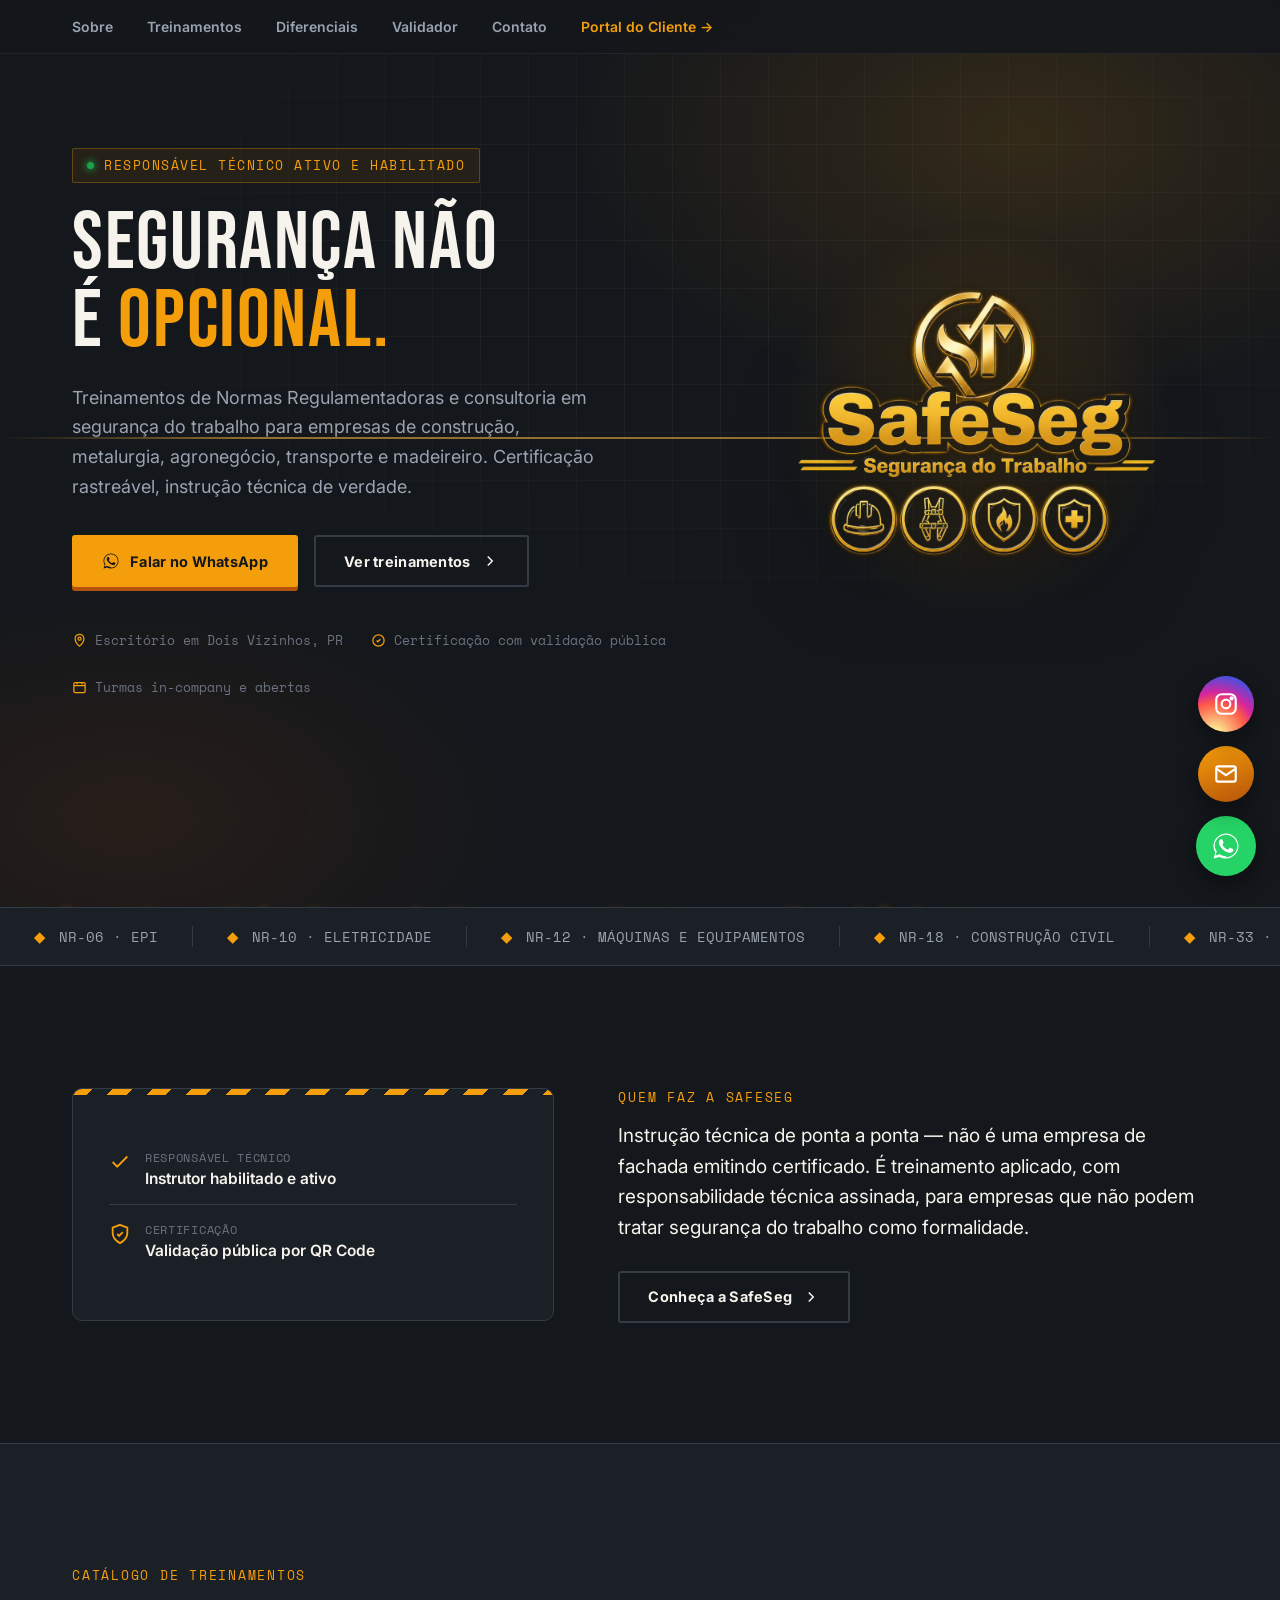
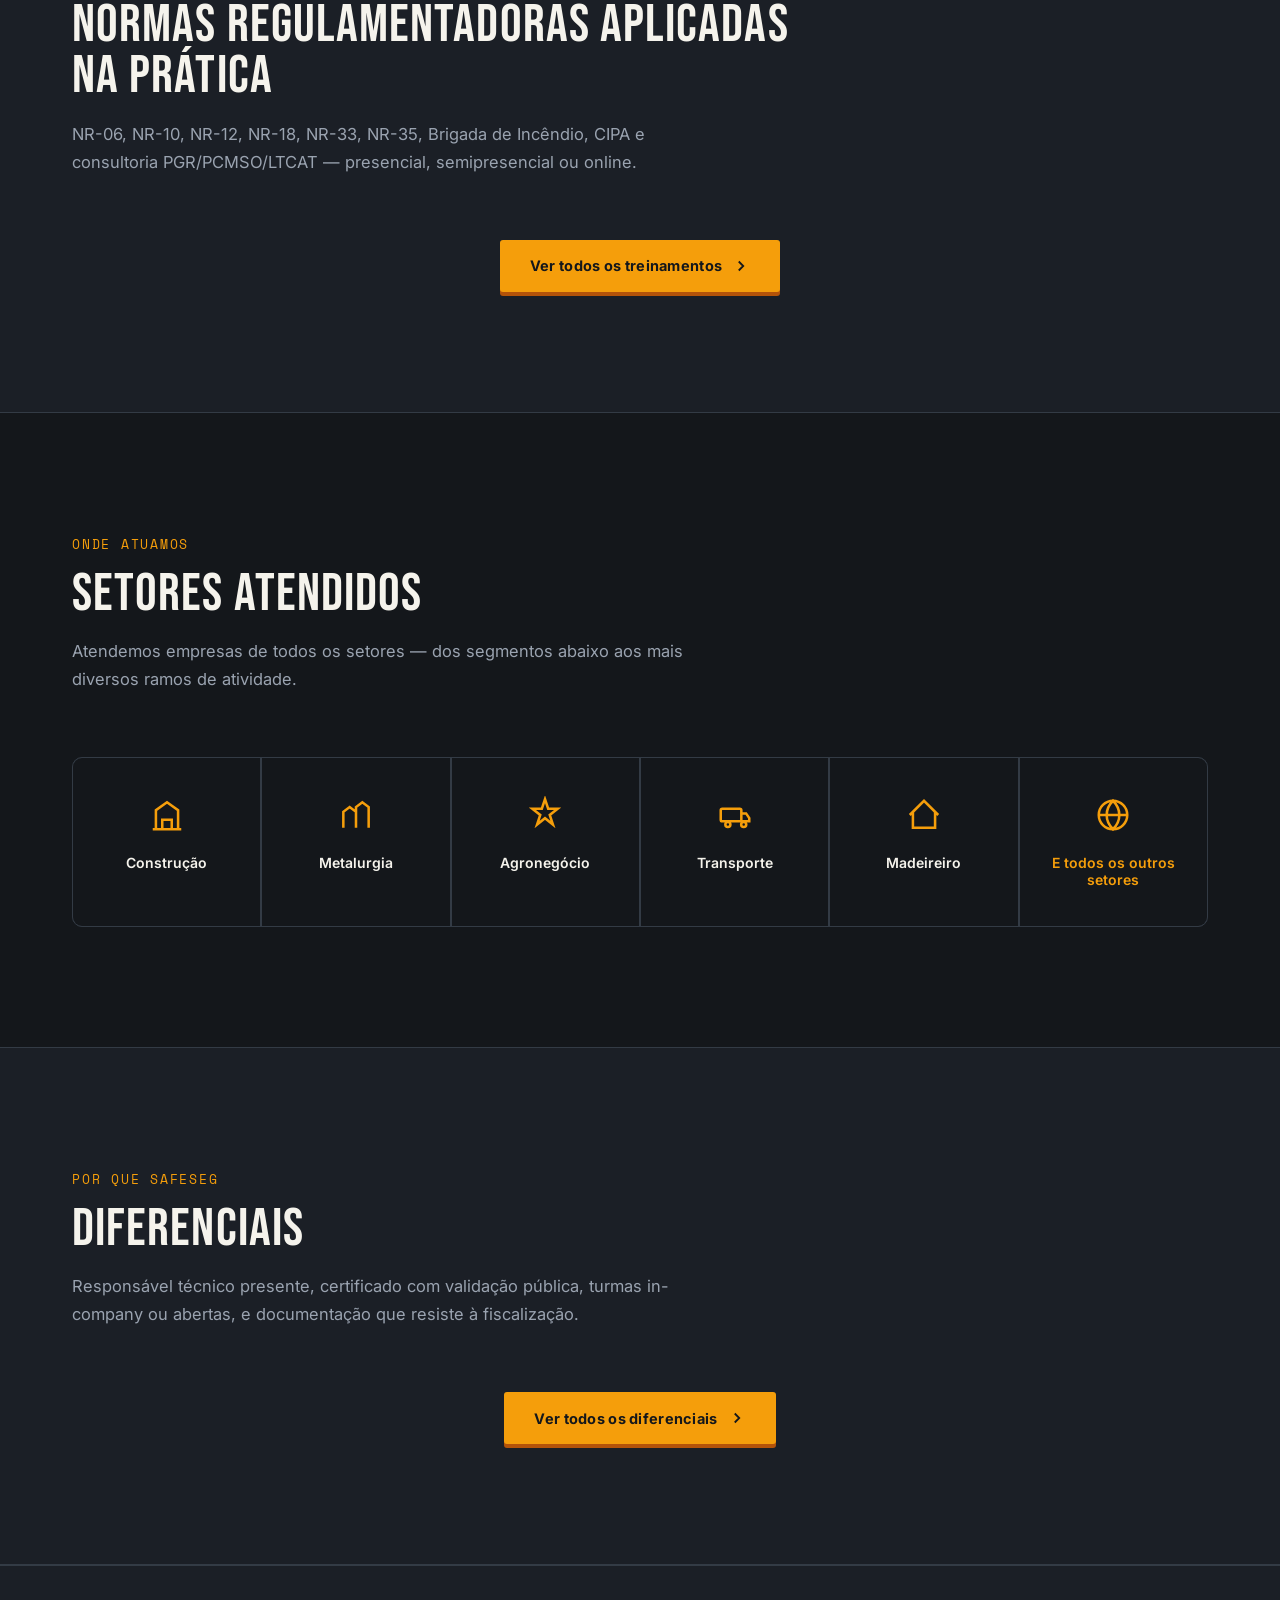
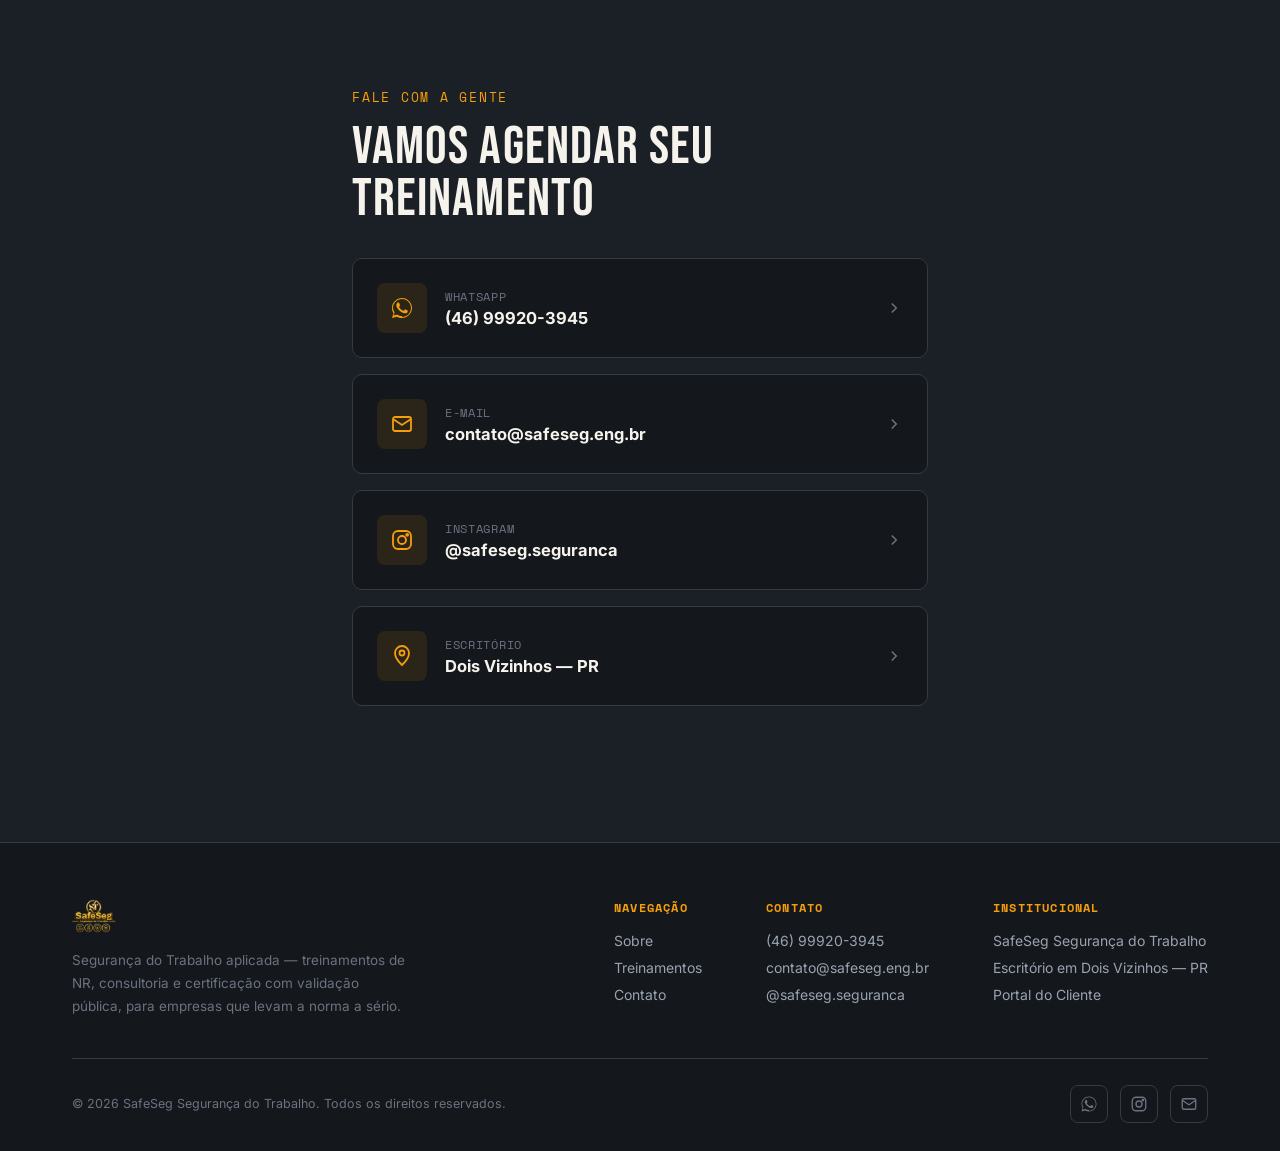
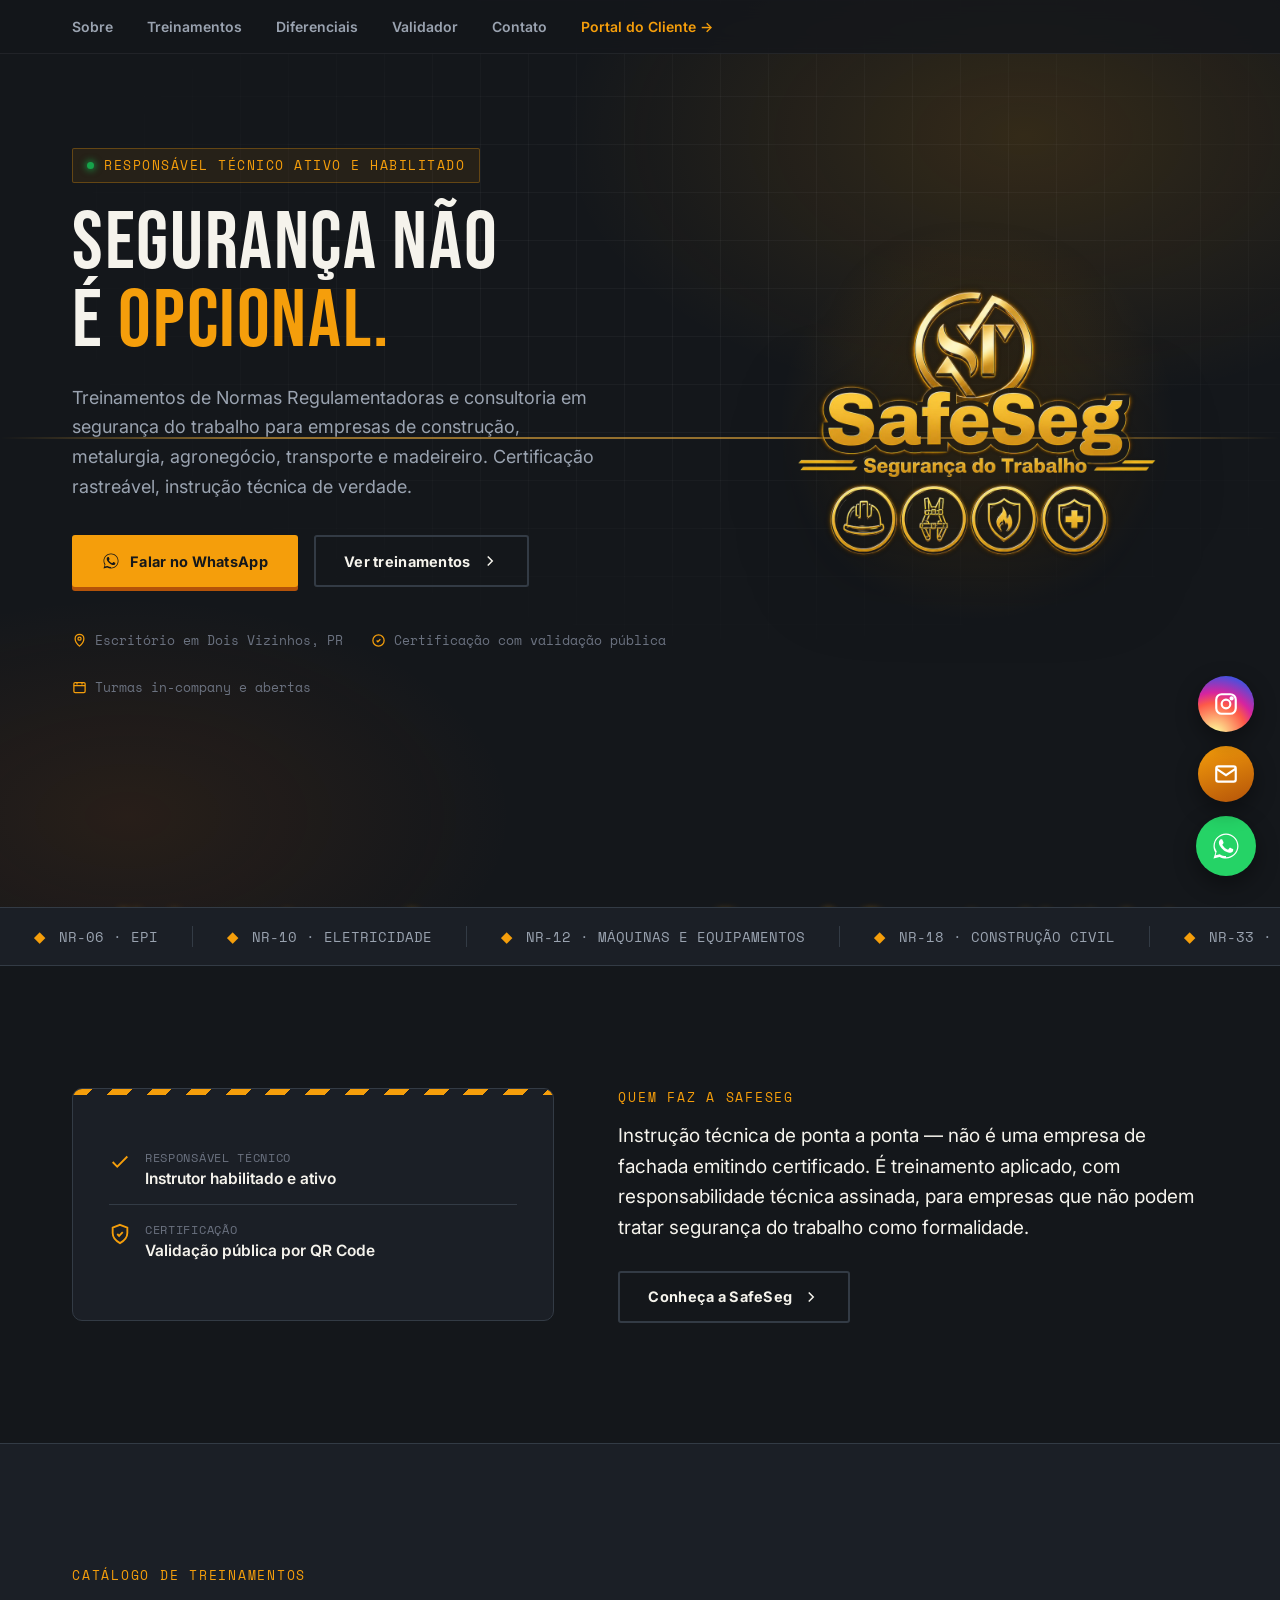
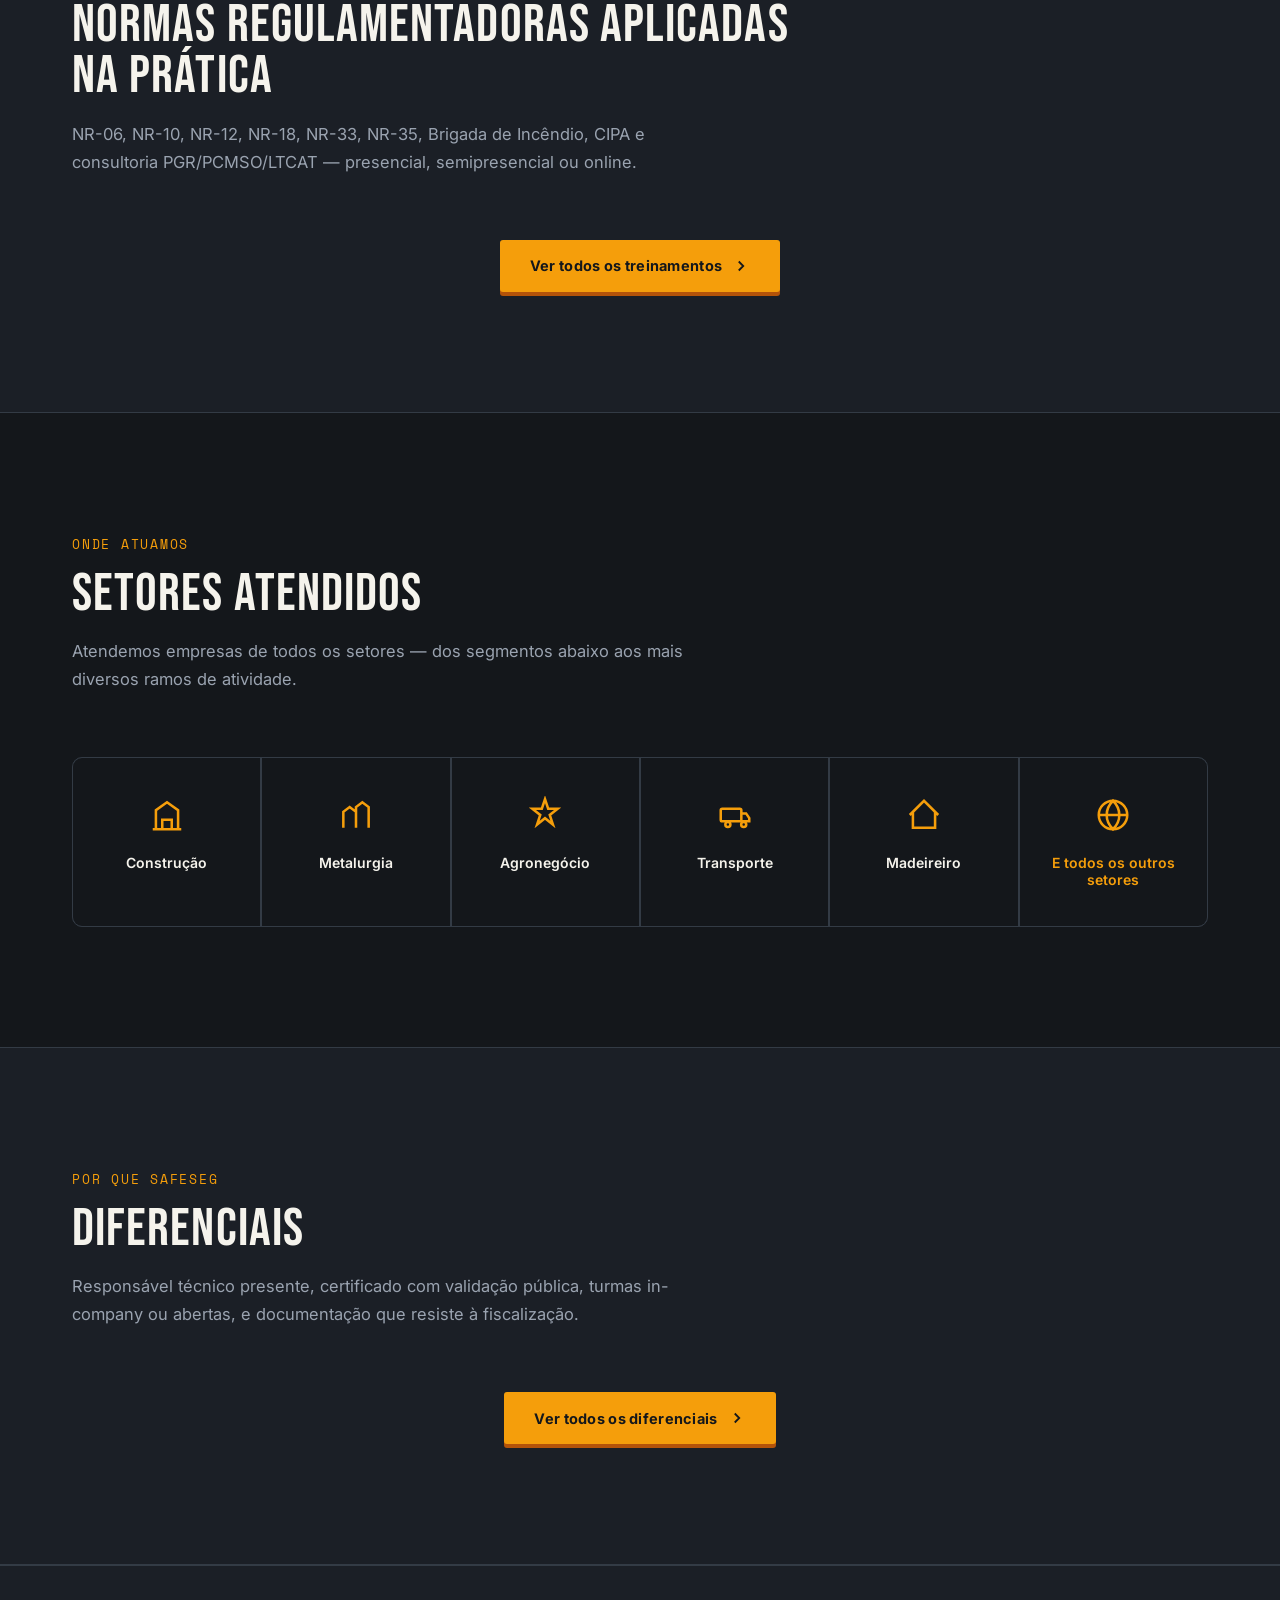
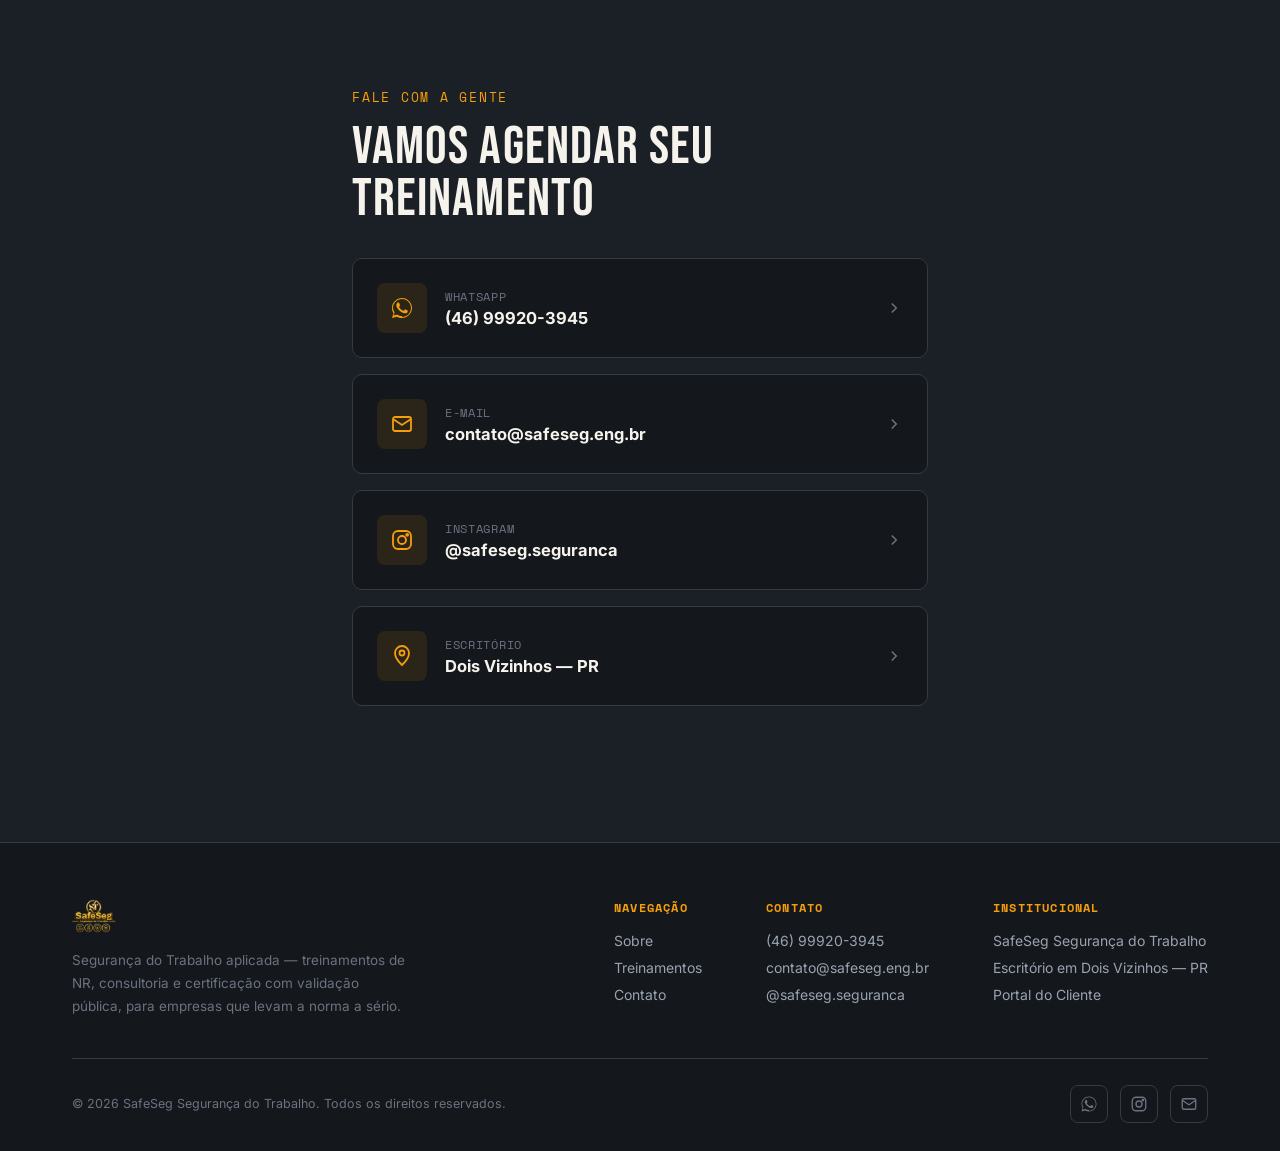
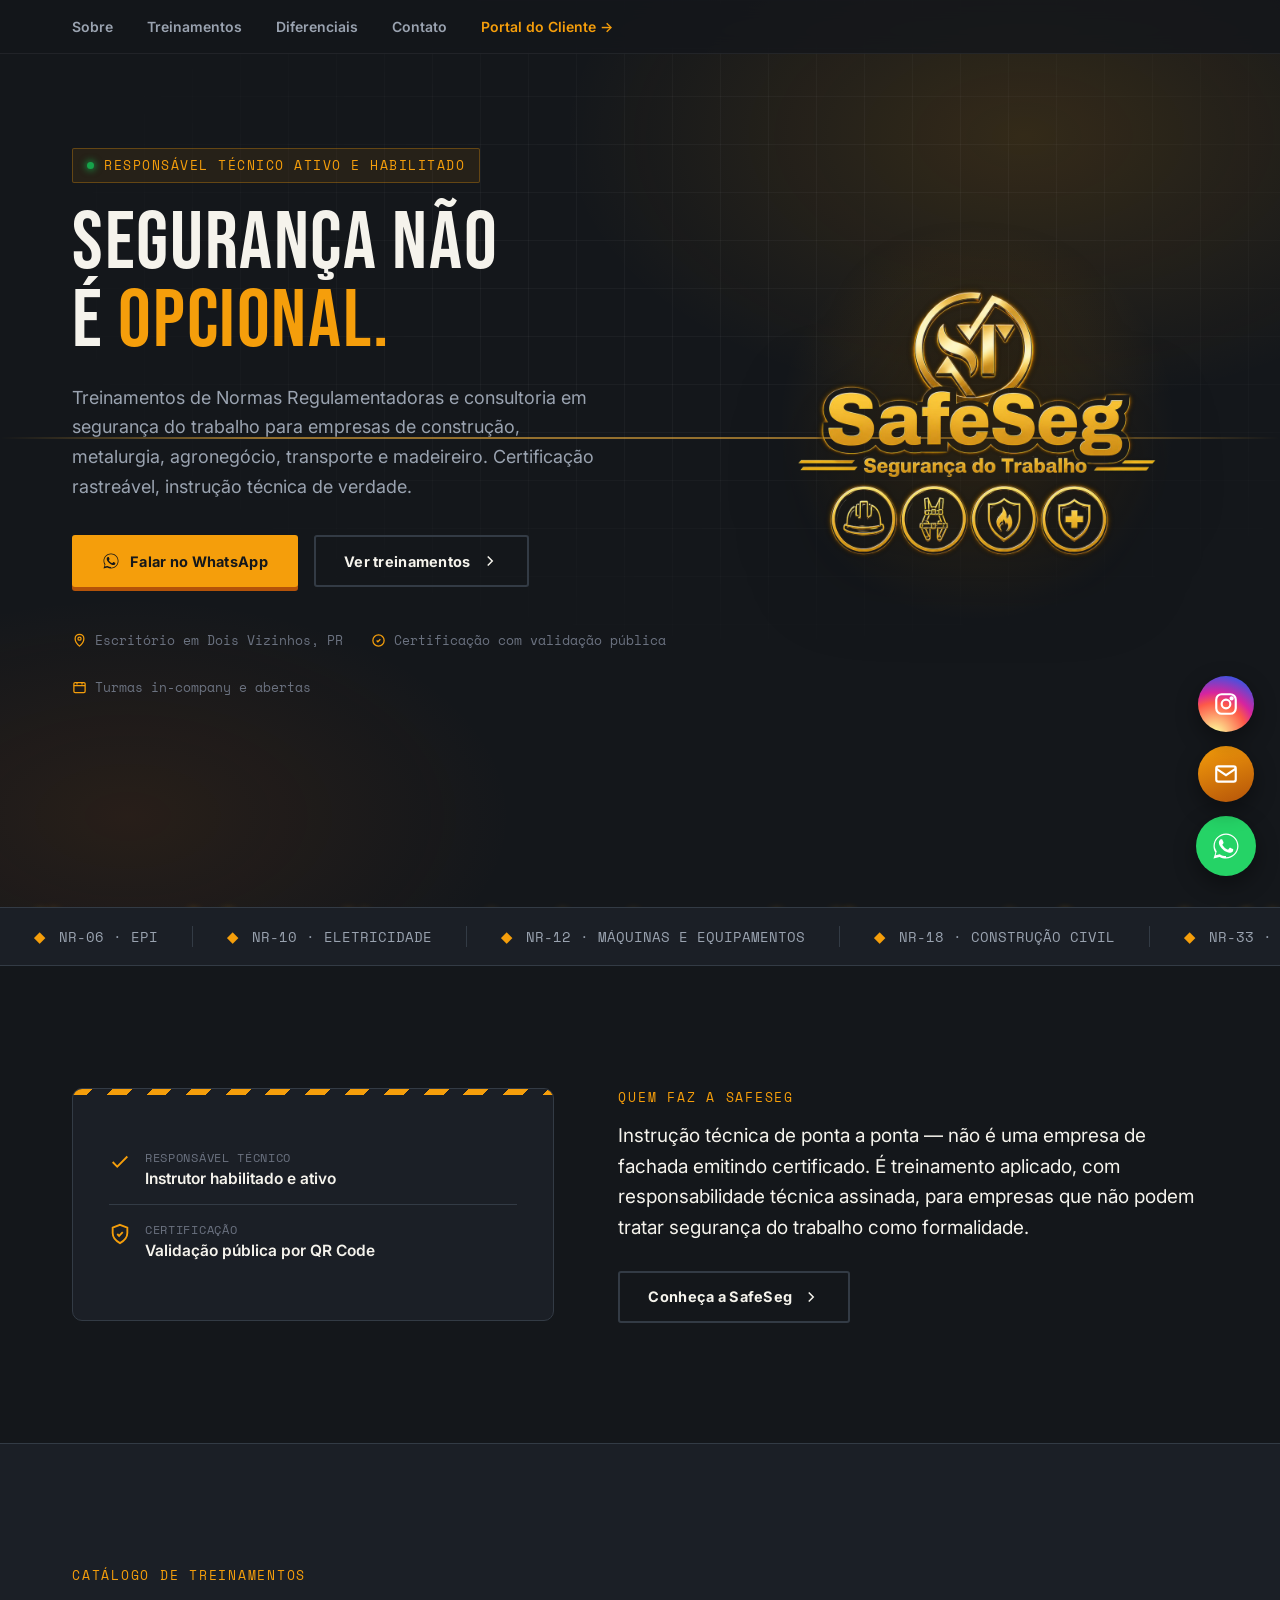
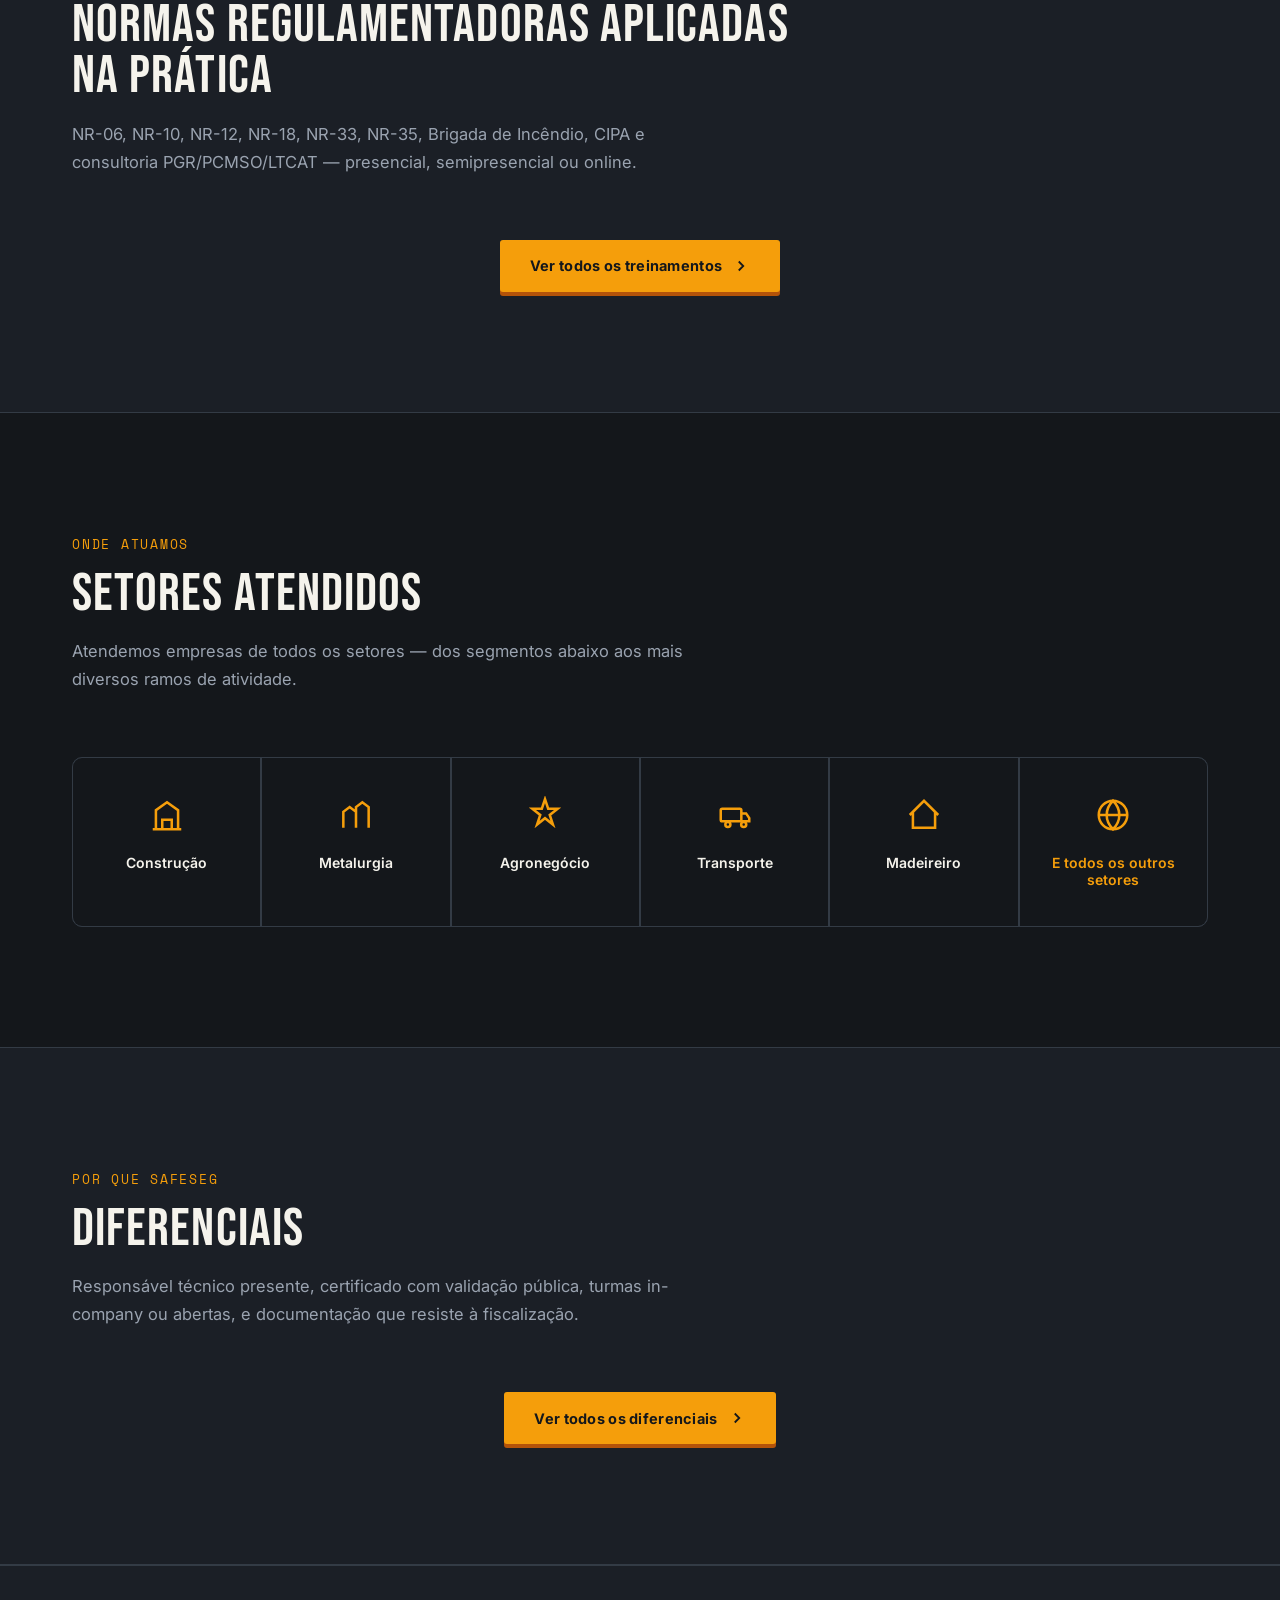
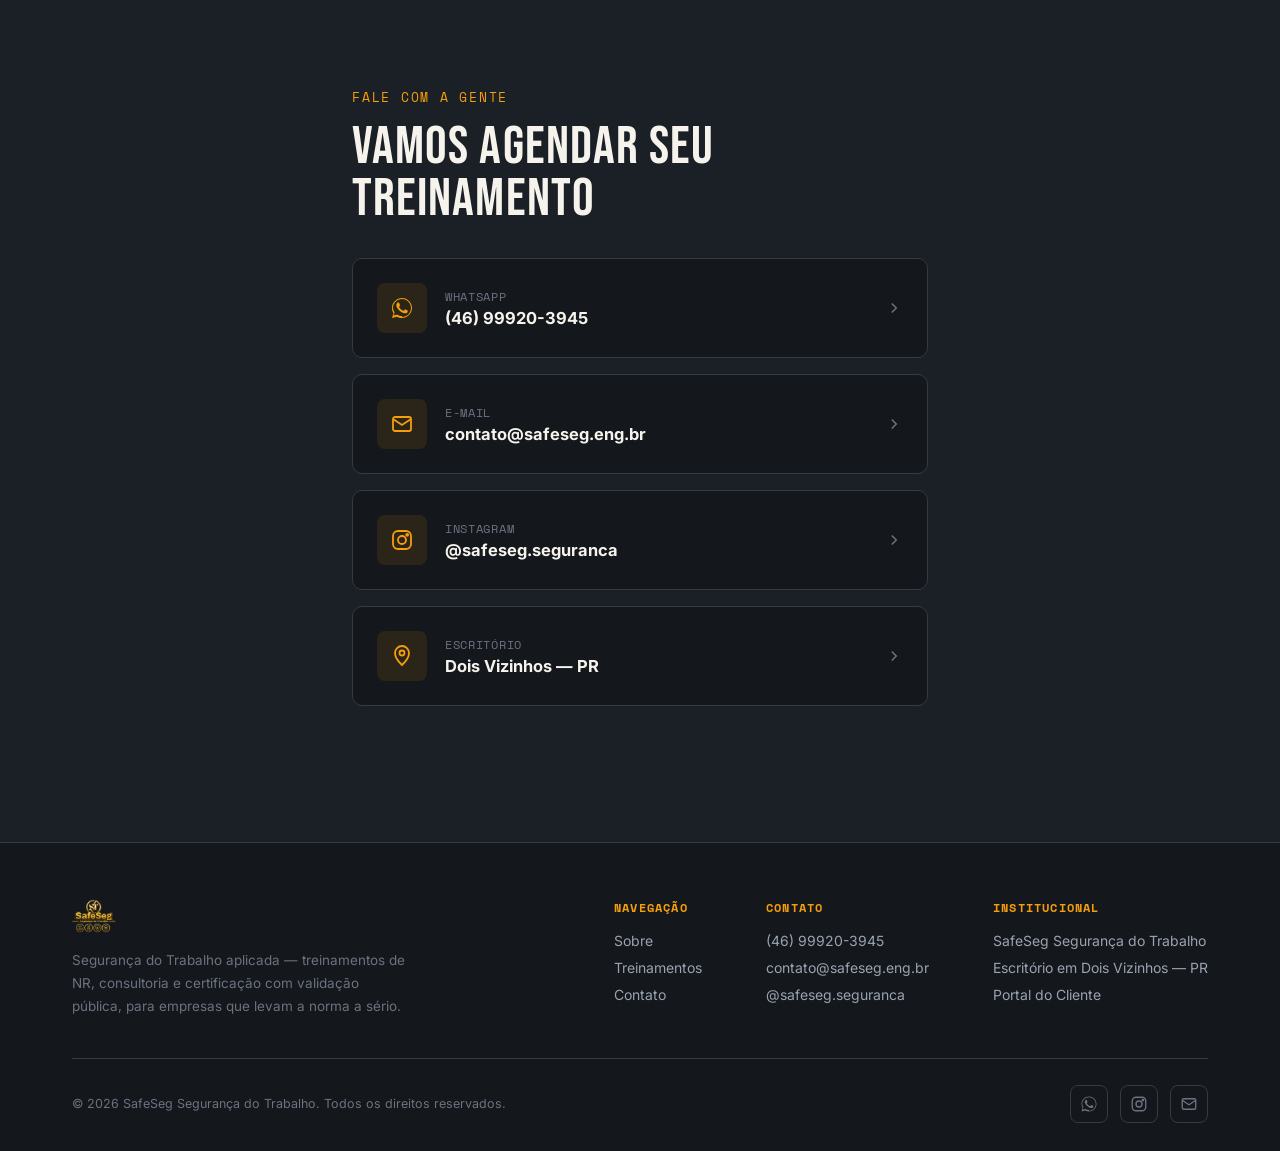
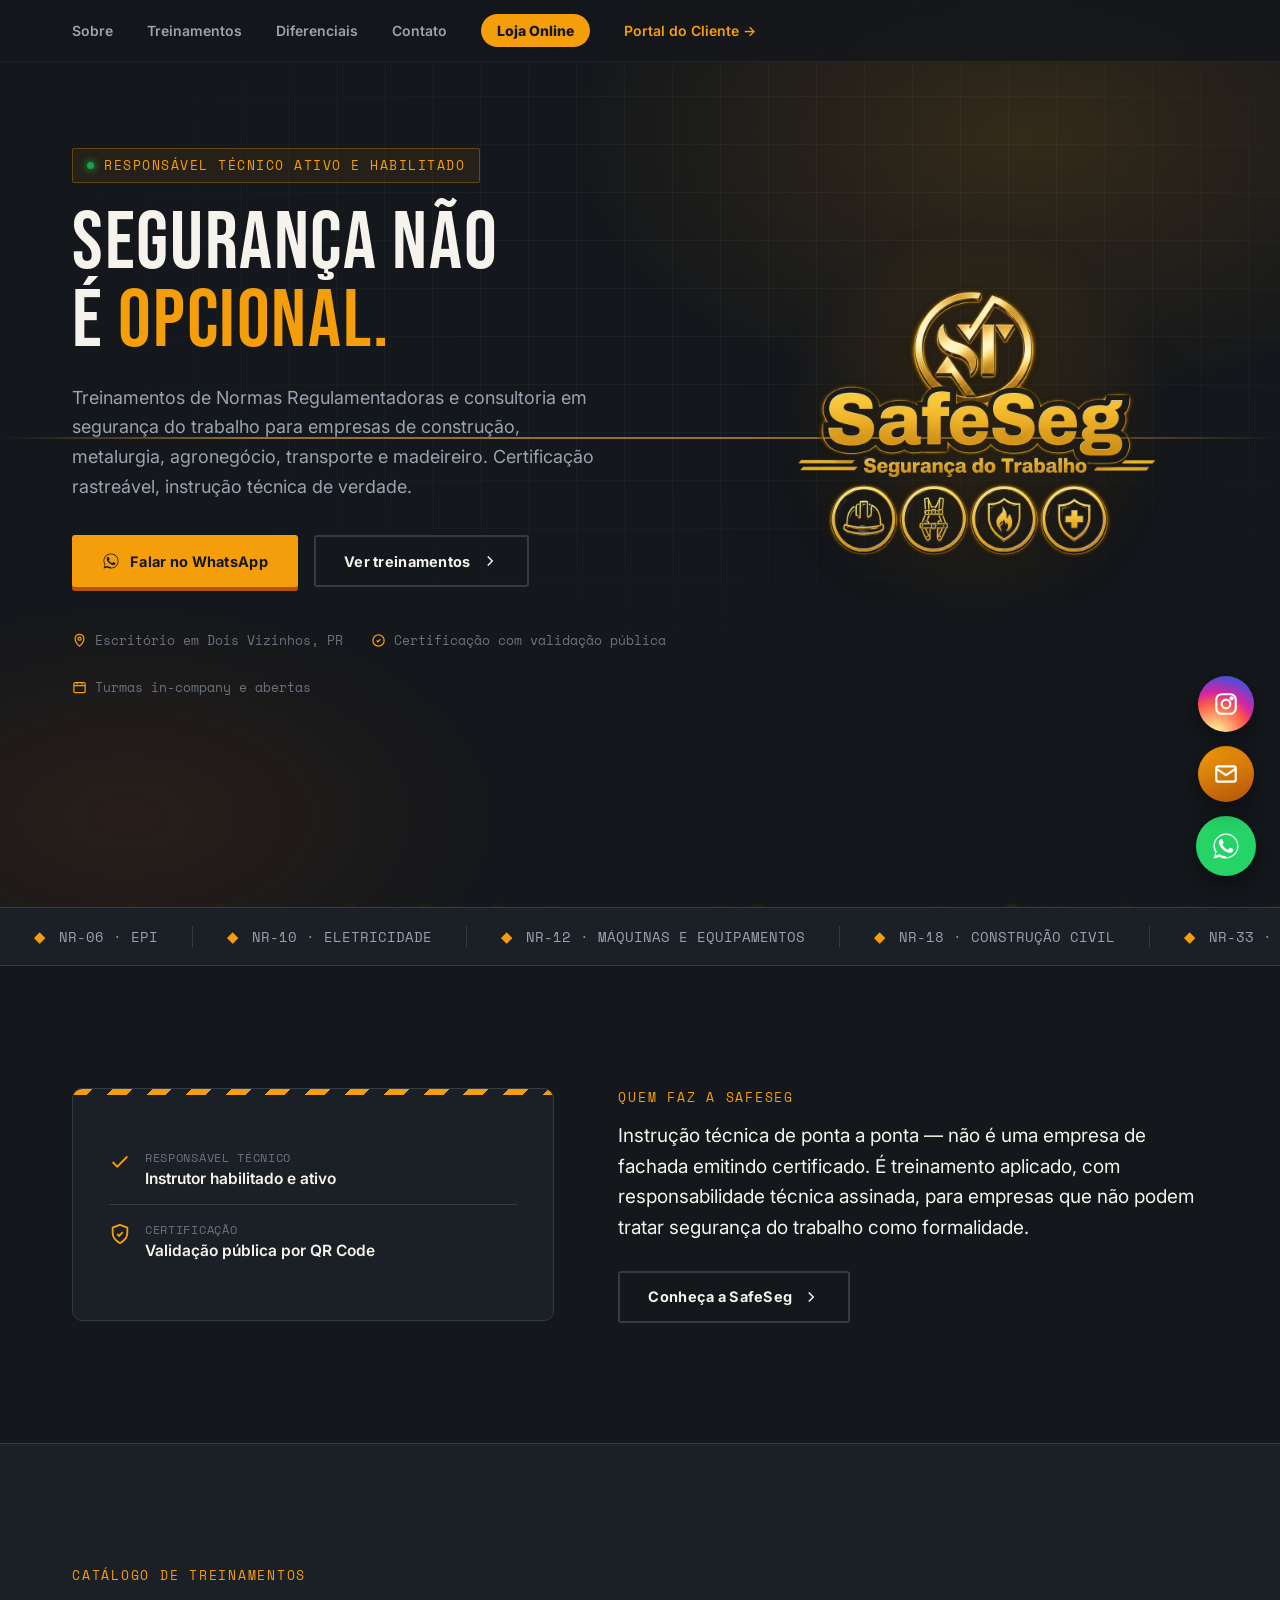
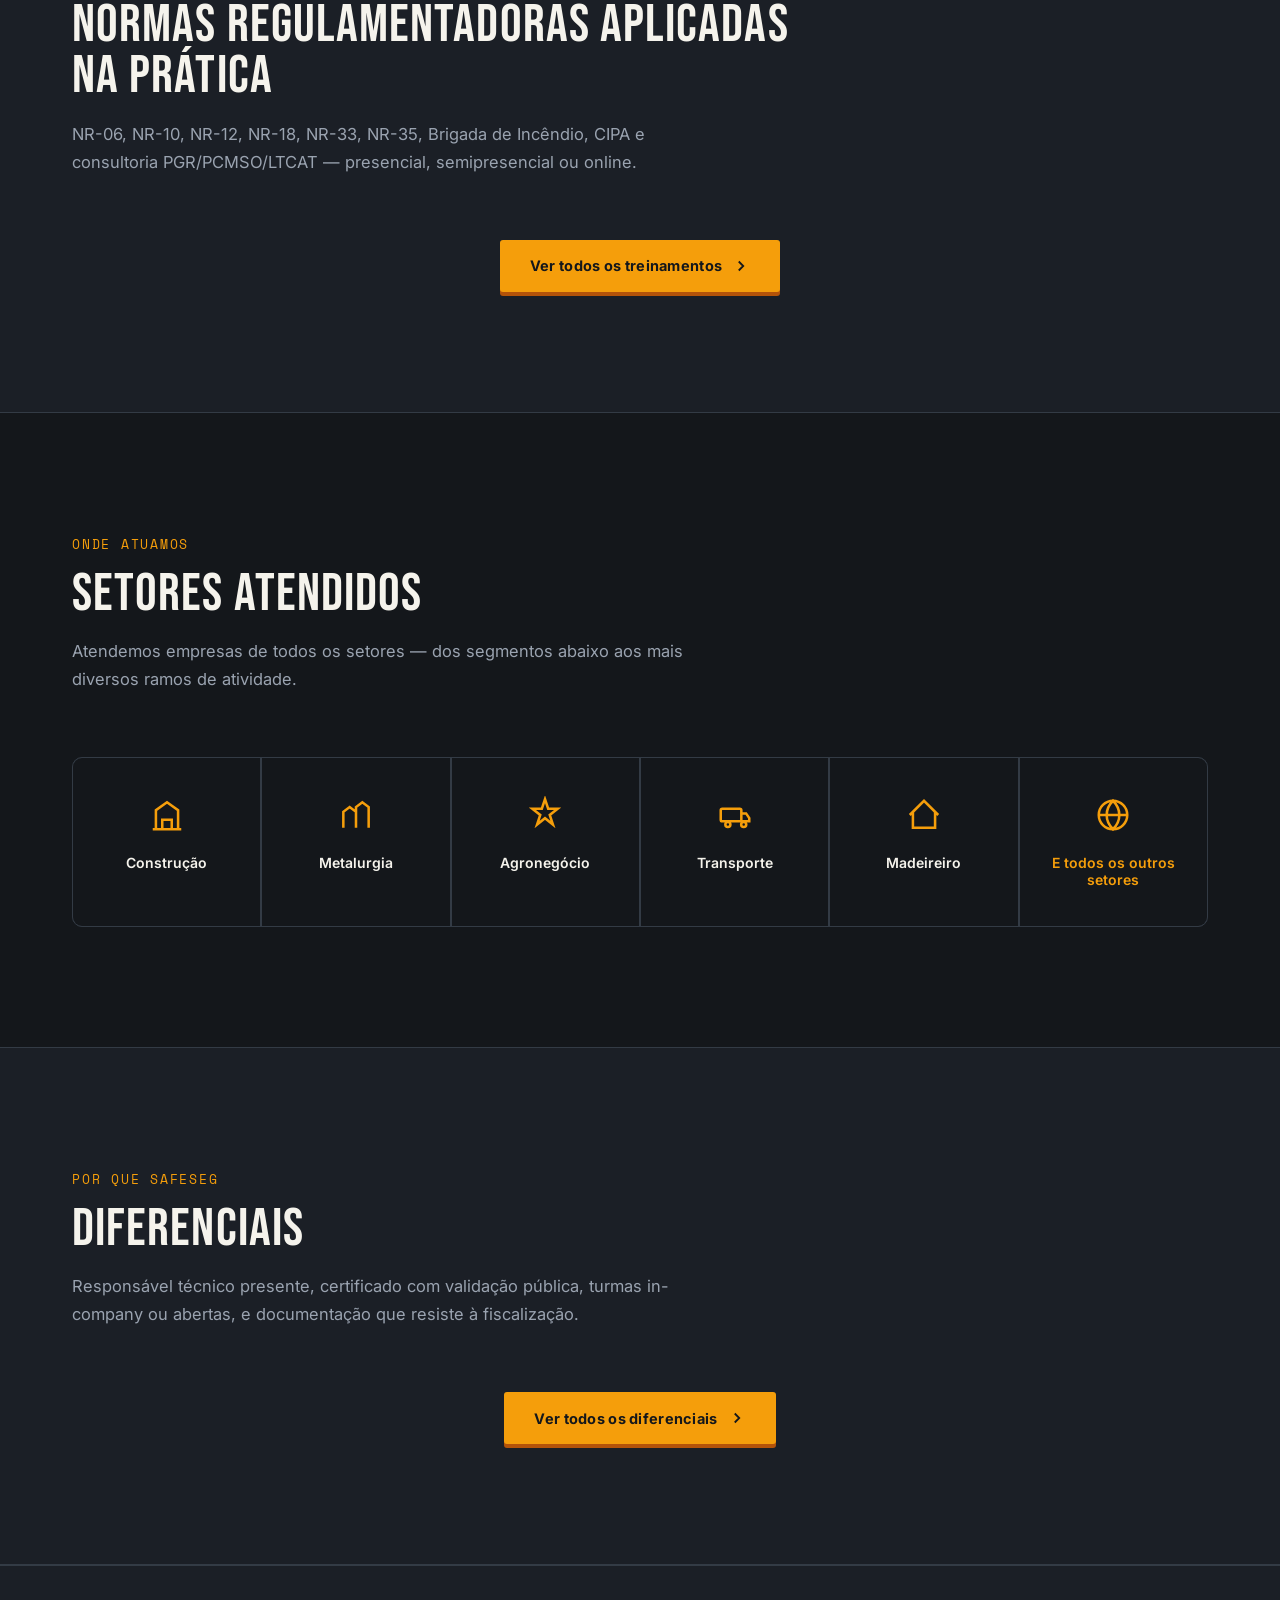
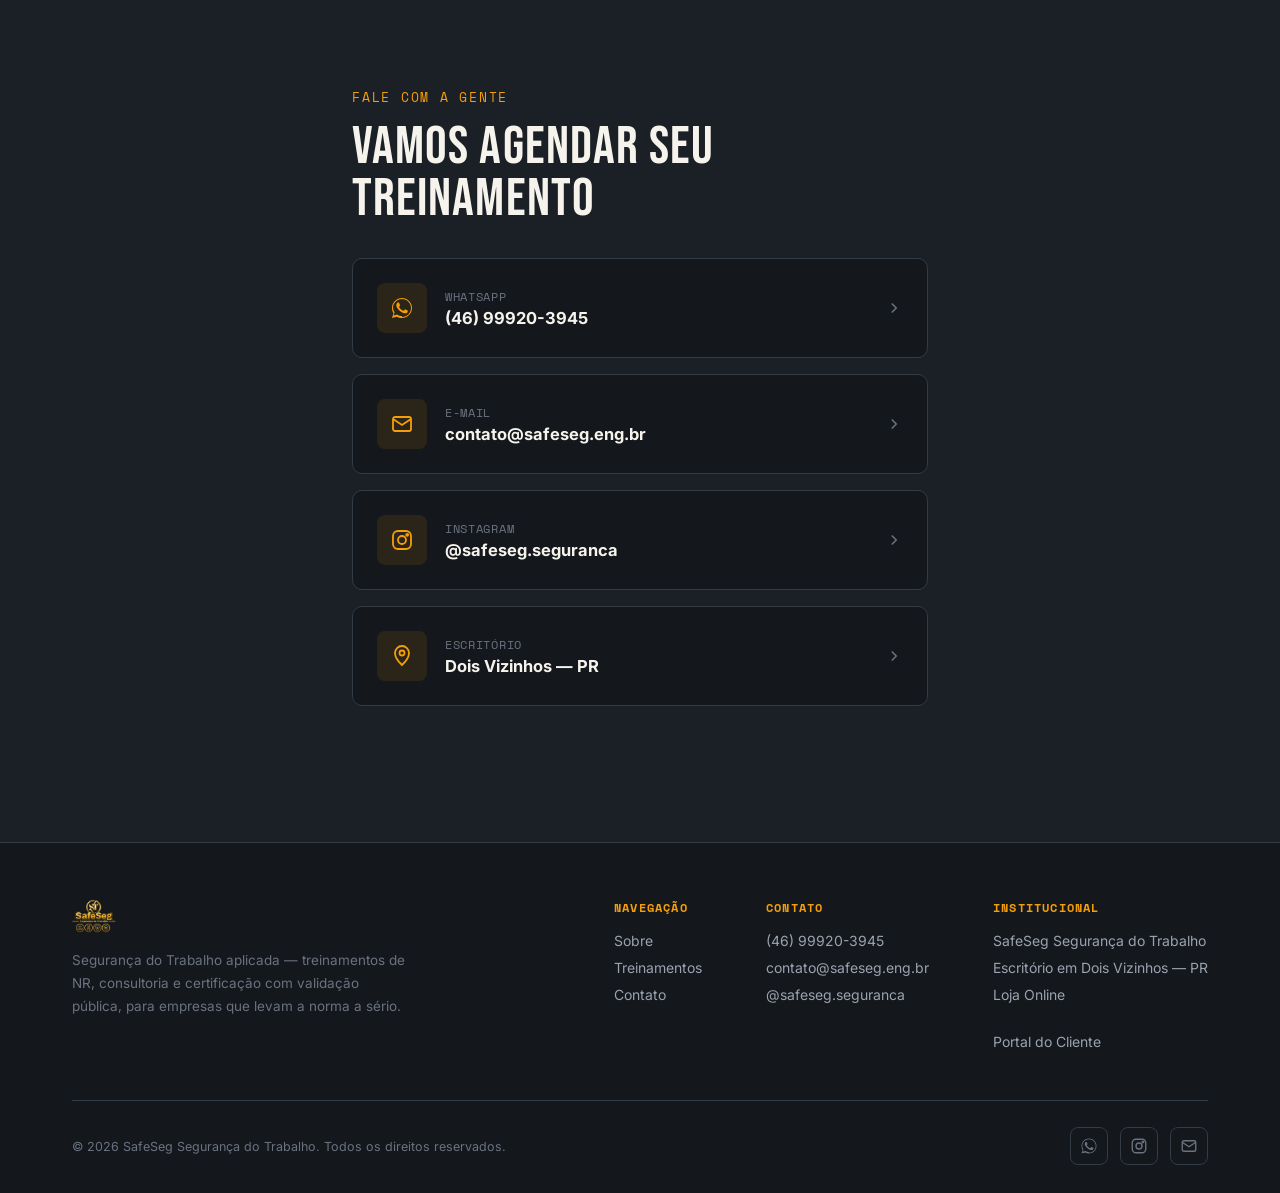
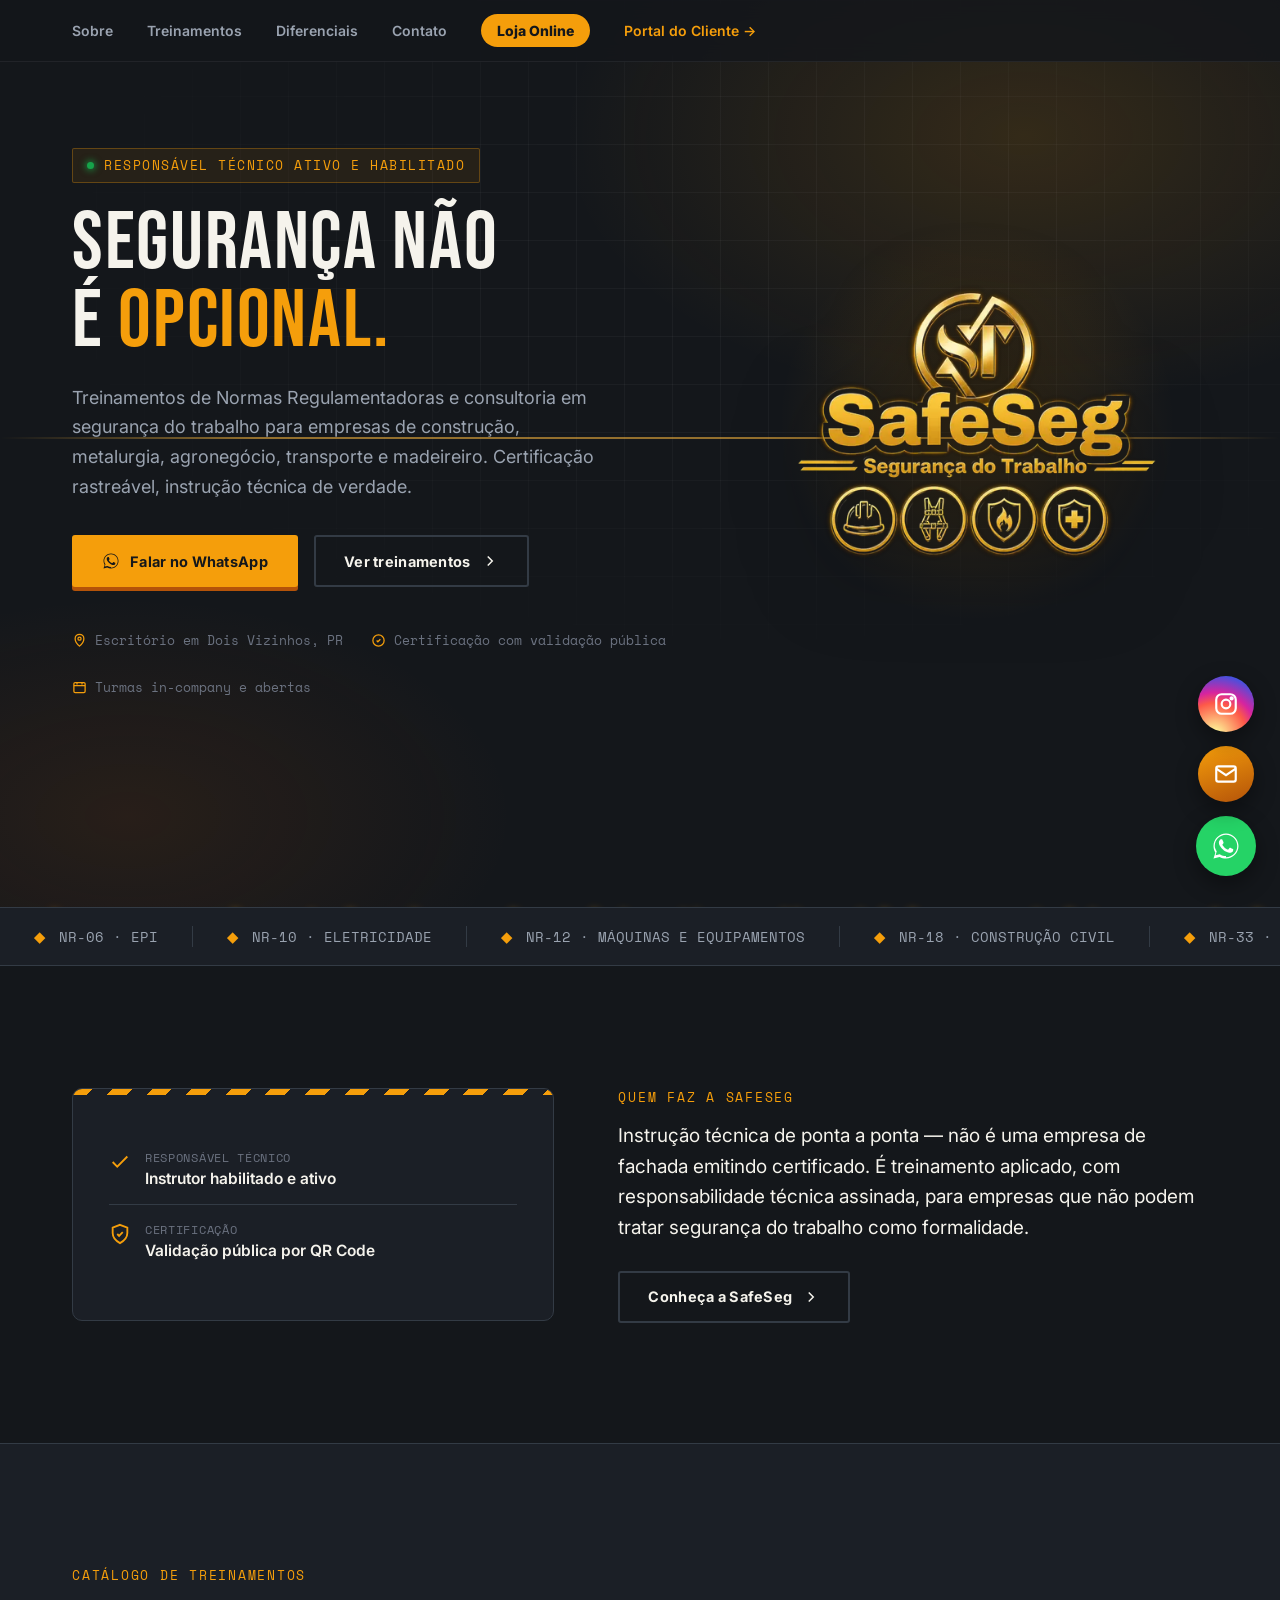
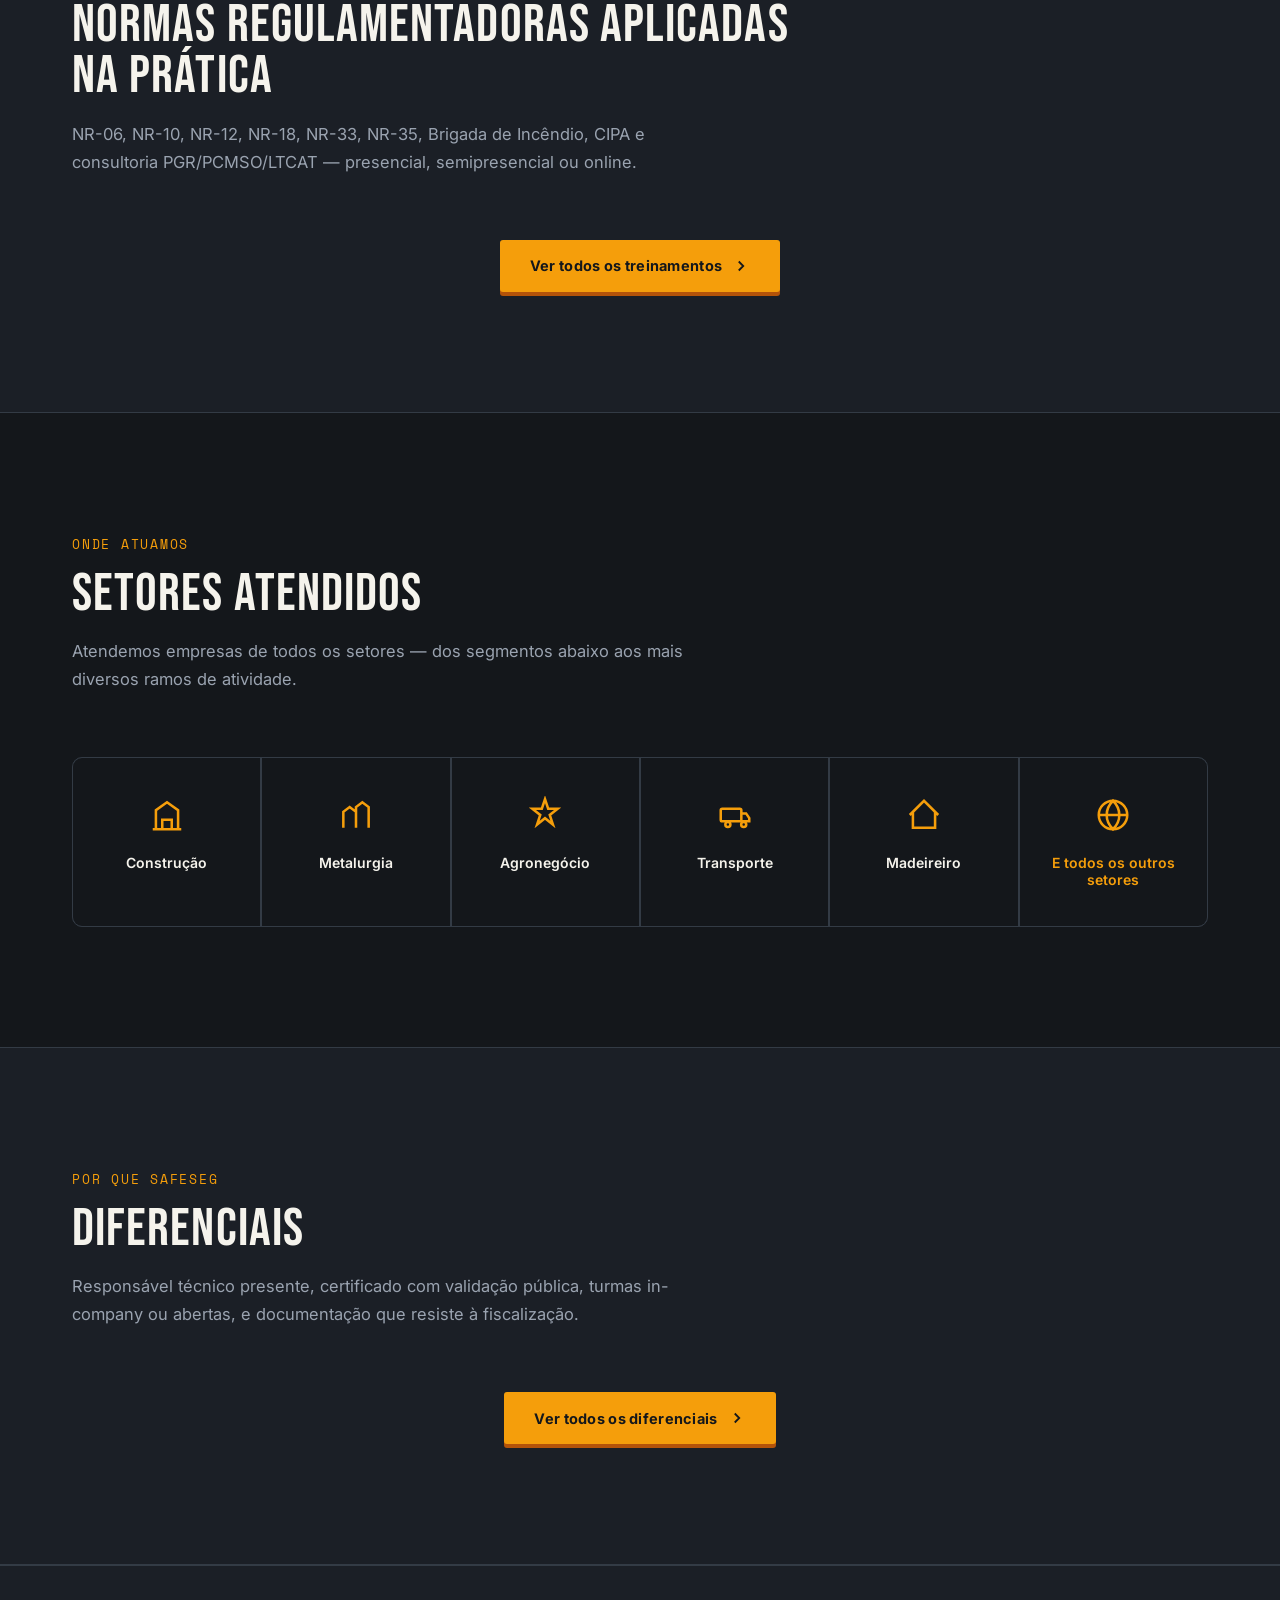
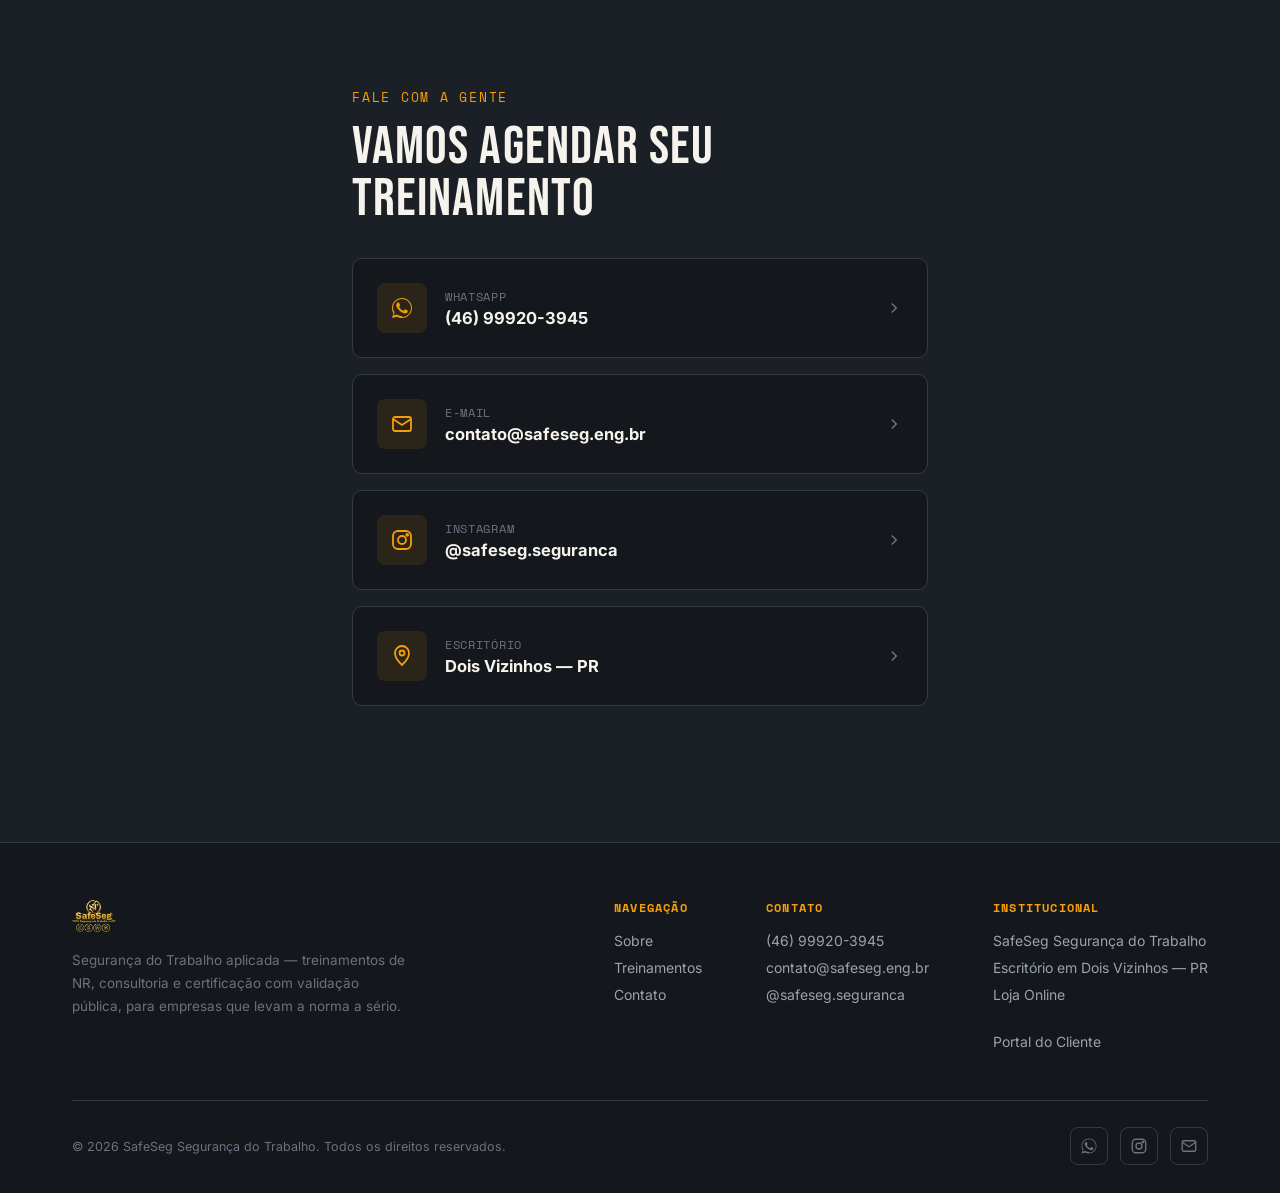
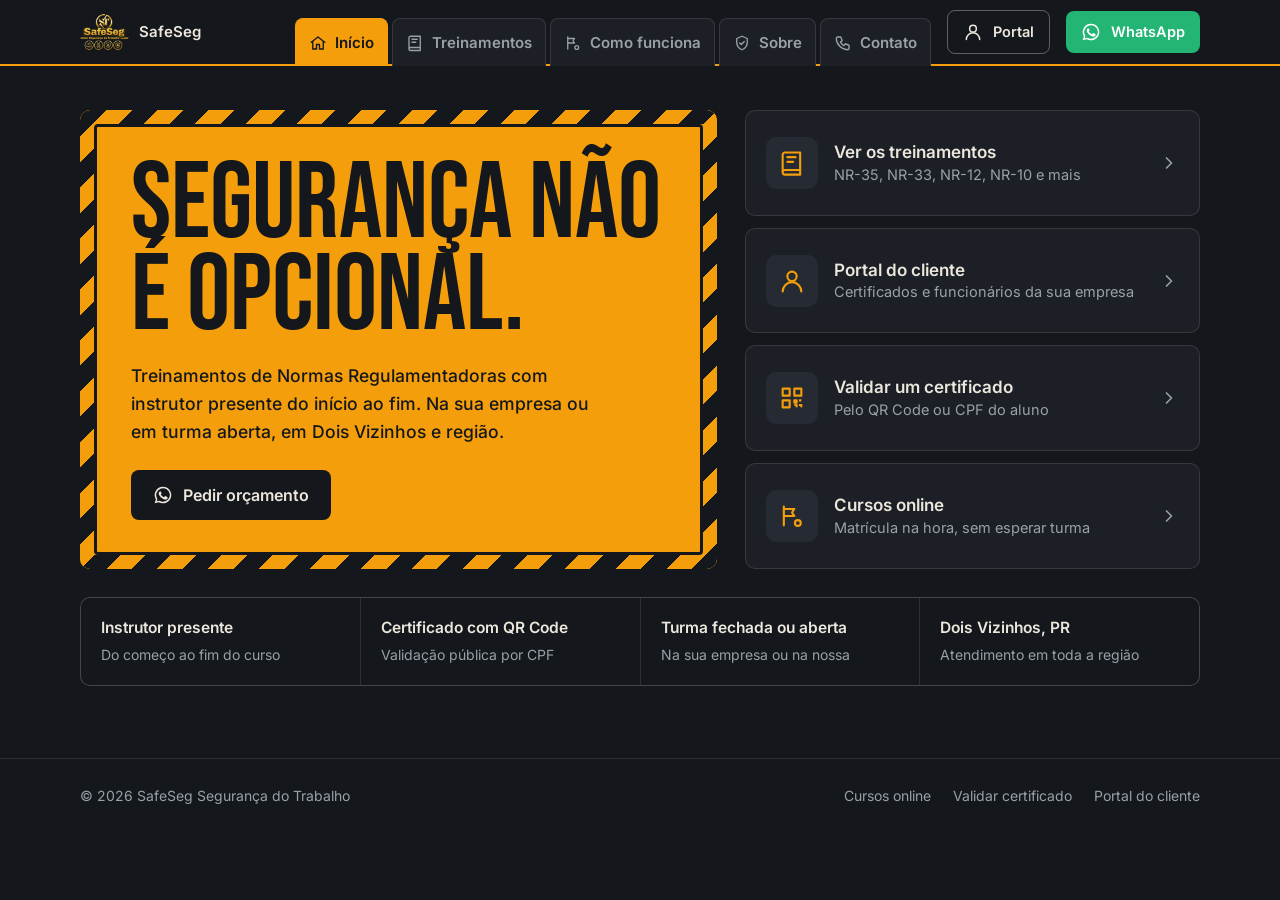
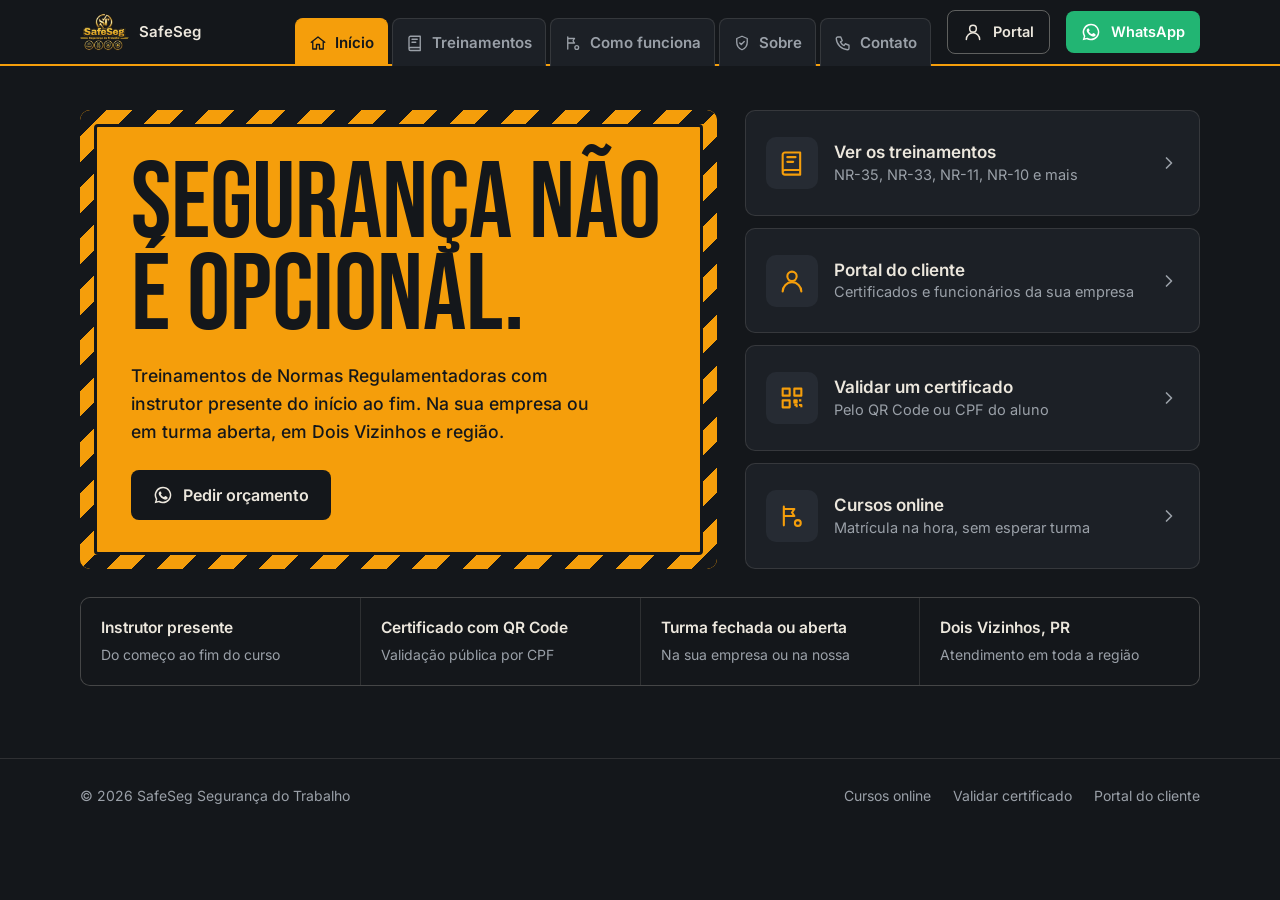
